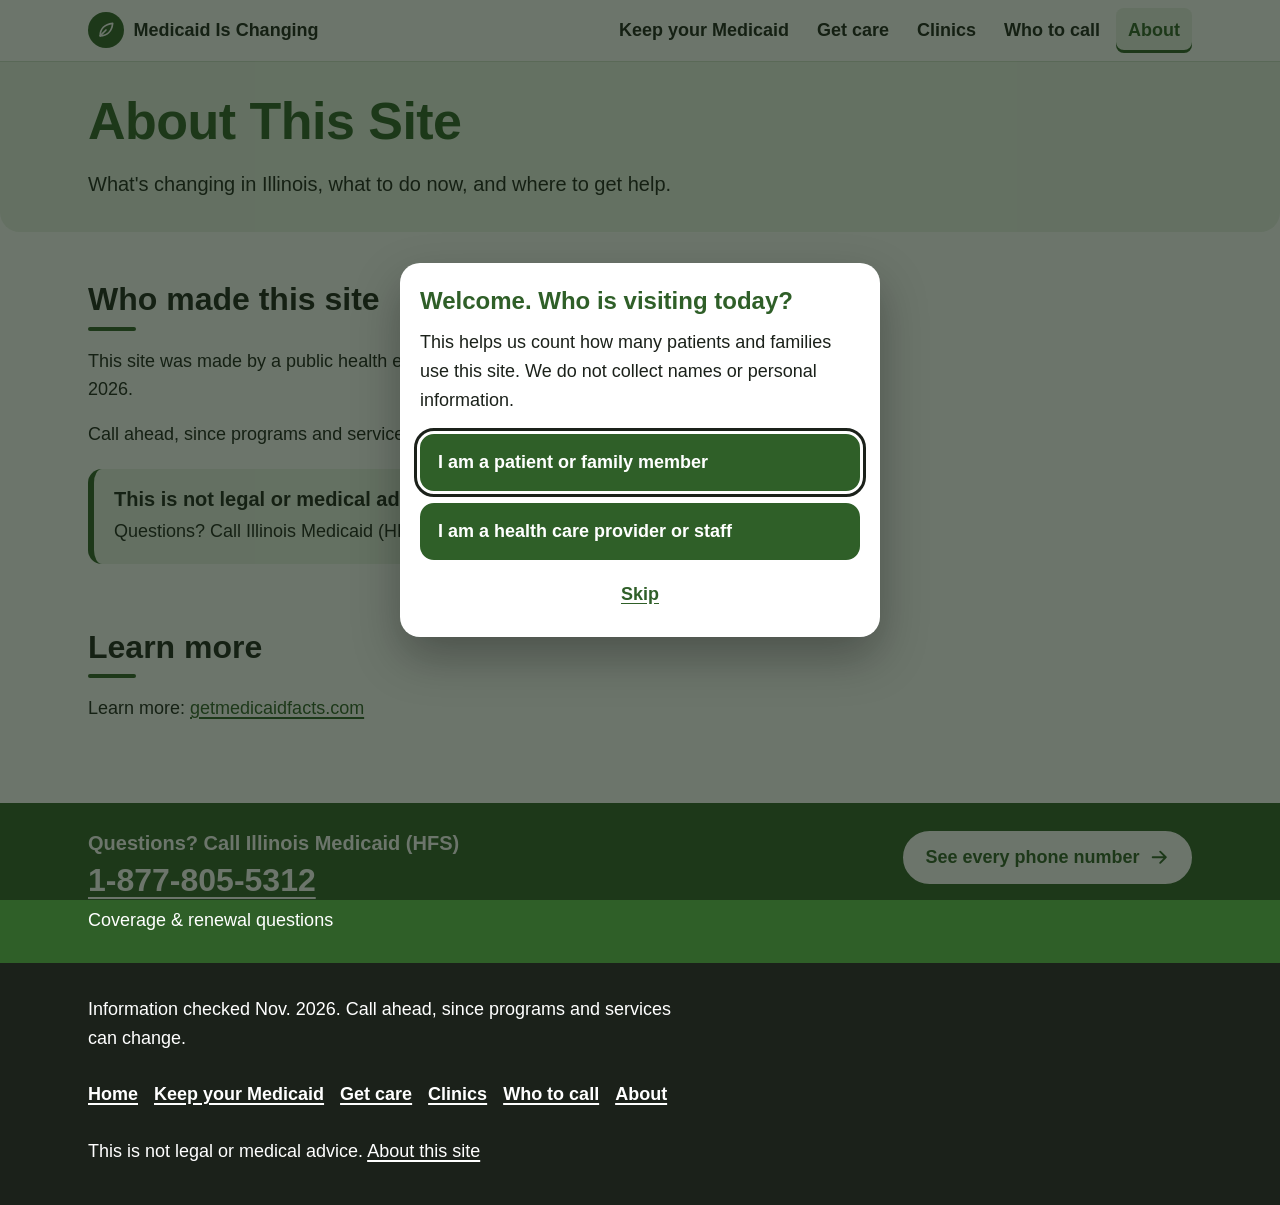
==== about.html @ 12ac2036 "Add site pages, base stylesheet, green theme, and nav script Six plain-HTML pages built from the fly" ====
<!doctype html>
<html lang="en" data-theme="green">
<head>
  <meta charset="utf-8">
  <meta name="viewport" content="width=device-width, initial-scale=1">
  <title>About | Medicaid Is Changing</title>
  <meta name="description" content="About this site: who made it and where to learn more about Medicaid changes in Illinois.">
  <link rel="stylesheet" href="assets/css/base.css">
  <link rel="stylesheet" href="assets/css/theme-green.css" id="theme-css">
</head>
<body>
  <a class="skip-link" href="#main">Skip to main content</a>
  <header class="site-header">
    <div class="container">
      <a class="brand" href="index.html"><span class="brand-mark"><svg class="icon" viewBox="0 0 24 24" aria-hidden="true" focusable="false"><path d="M5 19c0-8 5-14 15-15-1 10-7 15-15 15z"/><path d="M5 19l7-7"/></svg></span>Medicaid Is Changing</a>
      <button type="button" class="nav-toggle" aria-expanded="true" aria-controls="site-nav" hidden>Menu</button>
      <nav class="site-nav" id="site-nav" aria-label="Main">
        <ul>
        <li><a href="keep-your-medicaid.html">Keep your Medicaid</a></li>
        <li><a href="get-care.html">Get care</a></li>
        <li><a href="clinics.html">Clinics</a></li>
        <li><a href="who-to-call.html">Who to call</a></li>
        <li><a href="about.html" aria-current="page">About</a></li>
        </ul>
      </nav>
    </div>
  </header>
  <main id="main">
    <!-- Page title -->
    <div class="page-head">
      <div class="container">
        <h1>About This Site</h1>
        <p class="lead">What's changing in Illinois, what to do now, and where to get help.</p>
      </div>
    </div>

    <!-- Section: About -->
    <section class="section" id="about" aria-labelledby="about-title">
      <div class="container">
        <h2 id="about-title">Who made this site</h2>
        <div class="prose">
          <p>This site was made by a public health education project. Information checked Nov. 2026.</p>
          <p>Call ahead, since programs and services can change.</p>
        </div>
        <div class="callout">
          <h3>This is not legal or medical advice.</h3>
          <p>Questions? Call Illinois Medicaid (HFS): <a class="tel" href="tel:+18778055312">1-877-805-5312</a></p>
        </div>
      </div>
    </section>

    <!-- Section: Learn more -->
    <section class="section" id="learn-more" aria-labelledby="more-title">
      <div class="container">
        <h2 id="more-title">Learn more</h2>
        <p class="prose">Learn more: <a href="https://getmedicaidfacts.com">getmedicaidfacts.com</a></p>
      </div>
    </section>

    <!-- Section: Who to call strip -->
    <section class="phone-strip" id="call-hfs" aria-labelledby="call-hfs-title">
      <div class="container">
        <div>
          <h2 id="call-hfs-title">Questions? Call Illinois Medicaid (HFS)</h2>
          <p><a class="tel" href="tel:+18778055312">1-877-805-5312</a></p>
          <p>Coverage &amp; renewal questions</p>
        </div>
        <a class="btn" href="who-to-call.html">See every phone number<svg class="icon" viewBox="0 0 24 24" aria-hidden="true" focusable="false"><path d="M5 12h14M13 6l6 6-6 6"/></svg></a>
      </div>
    </section>
  </main>
  <footer class="site-footer">
    <div class="container">
      <p class="footer-note">Information checked Nov. 2026. Call ahead, since programs and services can change.</p>
      <ul class="footer-links" aria-label="Footer">
        <li><a href="index.html">Home</a></li>
        <li><a href="keep-your-medicaid.html">Keep your Medicaid</a></li>
        <li><a href="get-care.html">Get care</a></li>
        <li><a href="clinics.html">Clinics</a></li>
        <li><a href="who-to-call.html">Who to call</a></li>
        <li><a href="about.html">About</a></li>
      </ul>
      <p class="footer-note">This is not legal or medical advice. <a href="about.html">About this site</a></p>
    </div>
  </footer>
  <script src="config.js"></script>
  <script src="assets/js/site.js"></script>
  <script src="assets/js/visitor-count.js" defer></script>
</body>
</html>
---- assets/css/base.css ----
/* =========================================================================
   base.css — structure, layout, components, accessibility, print.
   Colors, fonts, radii, shadows and spacing come ONLY from custom properties
   defined on :root in a theme file (theme-green.css, theme-civic.css, ...).

   CLASS INVENTORY (copy existing markup to add more; no new CSS needed)
   Layout
     .skip-link        "Skip to main content", first focusable element
     .container        centered max-width wrapper with side gutters
     .site-header      top bar;  .brand  site name link;  .brand-mark  logo circle
     .nav-toggle       "Menu" disclosure button (aria-expanded, shown by site.js)
     .site-nav         list of page links; [aria-current="page"] marks current
     .site-footer      footer;  .footer-note  "Information checked" line
     .section          a self-contained content <section id="..."> with <h2>
     .section-alt      mint/alt background variant of .section
     .section-head     optional wrapper for h2 + .lead
     .page-head        inner-page title band (h1 + .lead)
     .lead             short plain-language intro sentence
     .prose            text block limited to ~70ch
     .jump-nav         "On this page" pill links to section ids
   Components
     .hero             home page title band;  .hero-sub  one-line subtitle
     .topic-grid       the big topic buttons;  .topic-btn  one button
                       .topic-icon / .topic-label / .topic-hint  its parts
     .card-grid        responsive grid of cards
     .card             rounded panel;  .card-link  whole card is a link
                       .card-title / .card-text  its parts;  .card-plain  no shadow
     .choice-grid      "do ONE of these" parallel cards;  .choice  one card
                       .choice-or  the "or" divider between choices
     .steps            <ol> with numbers in solid circles
     .checklist        <ul> with check icons (exemptions, "keep Medicaid if")
     .bullets          plain <ul> with primary-colored bullets
     .date-list        key dates;  .date  the date label
     .callout          highlighted note box;  .callout-strong  primary-filled
     .path             "Manage My Case" click-path breadcrumb
     .phone-strip      full-width band with the main phone number
     .phone-list       who-to-call list;  .phone-item  one entry
                       .phone-name / .phone-for / .phone-meta / .phone-num
     .tel              a tel: link styled as a big tappable number
     .clinic-list      list of clinic cards;  .clinic  one card
                       .clinic-name / .clinic-addr / .clinic-actions
     .btn              button-like link;  .btn-primary  filled;  .btn-ghost  outline
     .icon             inline SVG icon (always aria-hidden with a text label)
     .tag              small label chip
     .visually-hidden  hidden visually, read by screen readers
   Visitor prompt (markup injected by visitor-count.js)
     .vp  .vp-card  .vp-btn  .vp-skip
   ========================================================================= */

/* ---------- Reset / base ---------- */
*, *::before, *::after { box-sizing: border-box; }
html { font-size: 100%; -webkit-text-size-adjust: 100%; text-size-adjust: 100%; scroll-padding-top: 1rem; }
body {
  margin: 0;
  background: var(--color-bg);
  color: var(--color-text);
  font-family: var(--font-body);
  font-size: var(--text-base);
  line-height: 1.6;
  overflow-wrap: break-word;
}
[hidden] { display: none !important; }
img, svg { max-width: 100%; }
h1, h2, h3 {
  font-family: var(--font-display);
  font-weight: var(--weight-display, 700);
  line-height: 1.2;
  margin: 0 0 calc(var(--space-unit) * 2);
  color: var(--color-text);
}
h1 { font-size: var(--text-h1, 2.25rem); letter-spacing: -0.01em; }
h2 { font-size: var(--text-h2, 1.75rem); }
h3 { font-size: var(--text-h3, 1.25rem); }
p, ul, ol { margin: 0 0 calc(var(--space-unit) * 2); }
p:last-child, ul:last-child, ol:last-child { margin-bottom: 0; }
strong { font-weight: 700; }

a { color: var(--color-link); text-decoration-thickness: 2px; text-underline-offset: 0.18em; }
a:hover { text-decoration-thickness: 3px; }

/* Focus: 3px high-contrast ring with offset on every interactive element */
:focus { outline: none; }
:focus-visible {
  outline: 3px solid var(--color-focus);
  outline-offset: 3px;
  border-radius: 4px;
}
/* On primary-colored areas the ring flips to the inverse color */
.phone-strip, .callout-strong, .site-footer { --color-focus: var(--color-focus-inverse, #fff); }

.visually-hidden {
  position: absolute !important; width: 1px; height: 1px; padding: 0; margin: -1px;
  overflow: hidden; clip: rect(0 0 0 0); white-space: nowrap; border: 0;
}

.skip-link {
  position: absolute; left: 0.75rem; top: -10rem; z-index: 1000;
  background: var(--color-primary); color: var(--color-primary-contrast);
  padding: 0.75rem 1.25rem; border-radius: var(--radius-sm);
  font-weight: 700; text-decoration: none; min-height: 44px;
}
.skip-link:focus { top: 0.75rem; outline: 3px solid var(--color-focus); outline-offset: 3px; }

.icon { width: 1.25em; height: 1.25em; flex: none; vertical-align: -0.2em; fill: none; stroke: currentColor; stroke-width: 2; stroke-linecap: round; stroke-linejoin: round; }

/* ---------- Layout ---------- */
.container { width: 100%; max-width: 72rem; margin: 0 auto; padding: 0 1rem; }
@media (min-width: 600px) { .container { padding: 0 1.5rem; } }
.prose, .lead { max-width: 70ch; }
.lead { font-size: var(--text-lg, 1.25rem); color: var(--color-text); }

/* ---------- Header + nav ---------- */
.site-header { background: var(--color-surface); border-bottom: 1px solid var(--color-border); position: relative; z-index: 10; }
.site-header .container { display: flex; flex-wrap: wrap; align-items: center; justify-content: space-between; gap: 0.5rem 1rem; padding-top: 0.5rem; padding-bottom: 0.5rem; }
.brand {
  display: inline-flex; align-items: center; gap: 0.6rem; min-height: 44px;
  font-family: var(--font-display); font-weight: 700; font-size: 1.125rem;
  color: var(--color-text); text-decoration: none;
}
.brand-mark {
  display: inline-grid; place-items: center; width: 2.25rem; height: 2.25rem; border-radius: 50%;
  background: var(--color-primary); color: var(--color-primary-contrast); flex: none;
}
.brand-mark .icon { width: 1.25rem; height: 1.25rem; }
.nav-toggle {
  display: inline-flex; align-items: center; gap: 0.5rem; min-height: 44px; min-width: 44px;
  padding: 0.5rem 1rem; font: inherit; font-weight: 700; font-size: 1.0625rem;
  color: var(--color-primary); background: var(--color-surface);
  border: 2px solid var(--color-primary); border-radius: var(--radius-pill, 999px); cursor: pointer;
}
.nav-toggle[aria-expanded="true"] { background: var(--color-primary); color: var(--color-primary-contrast); }
.site-nav { width: 100%; }
.site-nav ul { list-style: none; margin: 0; padding: 0.25rem 0 0.5rem; display: flex; flex-direction: column; gap: 0.25rem; }
.site-nav a {
  display: flex; align-items: center; min-height: 48px; padding: 0.5rem 0.875rem;
  border-radius: var(--radius-sm); font-weight: 600; color: var(--color-text); text-decoration: none;
}
.site-nav a:hover { background: var(--color-surface-alt); }
.site-nav a[aria-current="page"] { background: var(--color-surface-alt); color: var(--color-primary); box-shadow: inset 4px 0 0 var(--color-primary); }
.js .site-nav.is-collapsed { display: none; }

@media (min-width: 900px) {
  .site-header .container { flex-wrap: nowrap; }
  .nav-toggle { display: none !important; }
  .js .site-nav.is-collapsed, .site-nav { display: block; width: auto; }
  .site-nav ul { flex-direction: row; padding: 0; gap: 0.25rem; }
  .site-nav a { min-height: 44px; padding: 0.5rem 0.75rem; }
  .site-nav a[aria-current="page"] { box-shadow: inset 0 -3px 0 var(--color-primary); }
}

/* ---------- Hero (home) ---------- */
.hero { padding: 2rem 0 2.25rem; }
.hero-sub { font-size: var(--text-lg, 1.25rem); max-width: 34ch; margin-bottom: 0.75rem; }
.hero-note { color: var(--color-text-muted); max-width: 46ch; }
.topic-grid { list-style: none; padding: 0; margin: 1.5rem 0 0; display: grid; gap: 0.875rem; }
.topic-btn {
  display: flex; align-items: center; gap: 1rem; min-height: 4.5rem;
  padding: 1rem 1.125rem; border-radius: var(--radius-md);
  color: var(--color-text); text-decoration: none;
  transition: box-shadow 0.15s ease, border-color 0.15s ease, transform 0.15s ease;
}
.topic-btn:hover { box-shadow: var(--shadow-card-hover, var(--shadow-card)); transform: translateY(-1px); }
.topic-icon { display: inline-grid; place-items: center; width: 3rem; height: 3rem; flex: none; }
.topic-icon .icon { width: 1.5rem; height: 1.5rem; }
.topic-text { display: flex; flex-direction: column; flex: 1; }
.topic-label { font-family: var(--font-display); font-weight: 700; font-size: 1.3125rem; line-height: 1.25; color: var(--color-primary); }
.topic-hint { font-size: var(--text-sm, 1.0625rem); color: var(--color-text-muted); line-height: 1.4; margin-top: 0.15rem; }
.topic-btn > .icon { color: var(--color-primary); width: 1.5rem; height: 1.5rem; }

/* ---------- Inner page head ---------- */
.page-head { padding: 1.75rem 0 2rem; }
.page-head .lead { margin-bottom: 0; }
.jump-nav { margin-top: 1.25rem; }
.jump-nav h2 { font-size: var(--text-sm, 1.0625rem); font-weight: 700; margin: 0 0 0.5rem; color: var(--color-text); }
.jump-nav ul { list-style: none; margin: 0; padding: 0; display: flex; flex-wrap: wrap; gap: 0.5rem; }
.jump-nav a {
  display: inline-flex; align-items: center; min-height: 44px; padding: 0.4rem 1rem;
  border-radius: var(--radius-pill, 999px); background: var(--color-surface);
  border: 2px solid var(--color-border-strong, var(--color-primary));
  color: var(--color-primary); font-weight: 600; text-decoration: none; font-size: var(--text-sm, 1.0625rem);
}
.jump-nav a:hover { border-color: var(--color-primary); background: var(--color-surface-alt); }

/* ---------- Sections ---------- */
.section { padding: 2.25rem 0; }
.section + .section { padding-top: 0.75rem; }
.section-alt { background: var(--color-surface-alt); padding: 2.25rem 0; margin: 1.5rem 0; }
.section + .section-alt, .section-alt + .section { padding-top: 2.25rem; }
.section .container > h3 { margin-top: 1.5rem; }
.section-head { margin-bottom: 1.25rem; }
.section-head .lead { margin-top: 0.25rem; }
@media (min-width: 900px) { .section, .section-alt { padding: 3rem 0; } .section + .section { padding-top: 1rem; } }

/* ---------- Cards ---------- */
.card-grid { list-style: none; padding: 0; margin: 0; display: grid; gap: 1rem; }
@media (min-width: 600px) { .card-grid { grid-template-columns: repeat(2, 1fr); } }
.card {
  background: var(--color-surface); border: 1px solid var(--color-border);
  border-radius: var(--radius-md); box-shadow: var(--shadow-card); padding: 1.25rem;
}
.card-plain { box-shadow: none; }
.card-title { font-size: var(--text-h3, 1.25rem); margin: 0 0 0.375rem; }
.card-text { color: var(--color-text-muted); margin: 0; }
.card-link {
  display: flex; gap: 1rem; align-items: flex-start; height: 100%; min-height: 44px;
  color: inherit; text-decoration: none;
  transition: box-shadow 0.15s ease, border-color 0.15s ease;
}
.card-link .card-title { color: var(--color-primary); text-decoration: underline; text-decoration-thickness: 2px; text-underline-offset: 0.18em; }
.card-link:hover { border-color: var(--color-primary); box-shadow: var(--shadow-card-hover, var(--shadow-card)); }
.card-link .card-icon {
  display: inline-grid; place-items: center; width: 2.75rem; height: 2.75rem; flex: none;
  border-radius: var(--radius-sm); background: var(--color-surface-alt); color: var(--color-primary);
}

/* "Do ONE of these" parallel cards */
.choice-grid { list-style: none; padding: 0; margin: 0 0 1.25rem; display: grid; gap: 0.75rem; }
@media (min-width: 760px) { .choice-grid { grid-template-columns: repeat(3, 1fr); gap: 1rem; } }
.choice { display: flex; flex-direction: column; gap: 0.5rem; }
.choice-big { font-family: var(--font-display); font-weight: 700; font-size: 1.5rem; line-height: 1.2; color: var(--color-primary); margin: 0; }
.choice .card-text { color: var(--color-text); }
.choice-label {
  align-self: flex-start; font-size: var(--text-sm, 1.0625rem); font-weight: 700;
  color: var(--color-primary); background: var(--color-surface-alt);
  padding: 0.125rem 0.75rem; border-radius: var(--radius-pill, 999px);
}

/* ---------- Lists ---------- */
.steps { list-style: none; counter-reset: step; padding: 0; margin: 0; display: grid; gap: 1.25rem; max-width: 70ch; }
.steps > li { counter-increment: step; position: relative; padding-left: calc(var(--step-size, 2.75rem) + 1rem); min-height: var(--step-size, 2.75rem); }
.steps > li::before {
  content: counter(step);
  position: absolute; left: 0; top: 0;
  display: grid; place-items: center;
  width: var(--step-size, 2.75rem); height: var(--step-size, 2.75rem); border-radius: 50%;
  background: var(--color-primary); color: var(--color-primary-contrast);
  font-family: var(--font-display); font-weight: 700; font-size: 1.375rem; line-height: 1;
}
.steps h3, .steps .step-title { display: block; font-size: var(--text-h3, 1.25rem); font-weight: 700; margin: 0.4rem 0 0.25rem; }
.steps p { margin: 0; }

.checklist { list-style: none; padding: 0; margin: 0; display: grid; gap: 0.5rem; max-width: 70ch; }
.checklist > li {
  position: relative; padding: 0.75rem 1rem 0.75rem 3.25rem;
  background: var(--color-surface); border: 1px solid var(--color-border); border-radius: var(--radius-sm);
}
.checklist > li::before {
  content: ""; position: absolute; left: 0.875rem; top: 0.85rem;
  width: 1.5rem; height: 1.5rem; border-radius: 50%; background: var(--color-primary);
}
.checklist > li::after {
  content: ""; position: absolute; left: 1.33rem; top: 1.18rem;
  width: 0.4rem; height: 0.7rem; border: solid var(--color-primary-contrast); border-width: 0 3px 3px 0; transform: rotate(45deg);
}
@media (min-width: 900px) { .checklist.two-col { grid-template-columns: 1fr 1fr; max-width: none; } }

.bullets { padding-left: 1.25rem; max-width: 70ch; }
.bullets > li { margin-bottom: 0.625rem; padding-left: 0.25rem; }
.bullets > li::marker { color: var(--color-primary); font-size: 1.1em; }

.date-list { list-style: none; padding: 0; margin: 0; display: grid; gap: 0.75rem; }
@media (min-width: 760px) { .date-list { grid-template-columns: repeat(3, 1fr); gap: 1rem; } }
.date-list > li { display: flex; flex-direction: column; gap: 0.375rem; }
.date {
  align-self: flex-start; font-family: var(--font-display); font-weight: 700; font-size: 1.25rem;
  color: var(--color-primary-contrast); background: var(--color-primary);
  padding: 0.2rem 0.85rem; border-radius: var(--radius-pill, 999px);
}

/* ---------- Callouts ---------- */
.callout {
  background: var(--color-surface-alt); border-radius: var(--radius-md);
  padding: 1.125rem 1.25rem; max-width: 70ch; margin: 1.25rem 0 0;
  border-left: 6px solid var(--color-primary);
}
.callout > :first-child { margin-top: 0; }
.callout h3 { margin-top: 0; margin-bottom: 0.375rem; }
.callout-strong { background: var(--color-primary); color: var(--color-primary-contrast); border-left-color: var(--color-accent); }
.callout-strong h2, .callout-strong h3, .callout-strong a { color: var(--color-primary-contrast); }

.path { list-style: none; padding: 0; margin: 0.75rem 0 0; display: flex; flex-wrap: wrap; align-items: center; gap: 0.375rem; }
.path li { display: inline-flex; align-items: center; gap: 0.375rem; }
.path li span {
  background: var(--color-surface); border: 1px solid var(--color-border-strong, var(--color-border));
  border-radius: var(--radius-sm); padding: 0.125rem 0.625rem; font-weight: 600;
}
.path li + li::before { content: "\2192"; color: var(--color-primary); font-weight: 700; }

.tag {
  display: inline-block; font-size: var(--text-sm, 1.0625rem); font-weight: 700; line-height: 1.3;
  padding: 0.125rem 0.625rem; border-radius: var(--radius-pill, 999px);
  background: var(--color-surface-alt); color: var(--color-primary);
}
.eyebrow { display: block; font-size: var(--text-sm, 1.0625rem); font-weight: 700; color: var(--color-primary); margin-bottom: 0.25rem; }

/* ---------- Buttons + tel links ---------- */
.btn {
  display: inline-flex; align-items: center; justify-content: center; gap: 0.5rem;
  min-height: 48px; padding: 0.625rem 1.25rem; border-radius: var(--radius-pill, 999px);
  font: inherit; font-weight: 700; text-decoration: none; cursor: pointer;
  border: 2px solid var(--color-primary);
}
.btn-primary { background: var(--color-primary); color: var(--color-primary-contrast); }
.btn-primary:hover { background: var(--color-accent); border-color: var(--color-accent); color: var(--color-accent-contrast); }
.btn-ghost { background: var(--color-surface); color: var(--color-primary); }
.btn-ghost:hover { background: var(--color-surface-alt); }

/* Inline tel links keep the line box but get a ~44px tall hit area via padding */
.tel { display: inline; padding: 0.6em 0; font-weight: 700; white-space: nowrap; }

/* ---------- Phone strip (who to call band) ---------- */
.phone-strip { background: var(--color-primary); color: var(--color-primary-contrast); padding: 1.75rem 0; margin-top: 2rem; }
.phone-strip .container { display: flex; flex-direction: column; gap: 1rem; }
.phone-strip h2 { color: var(--color-primary-contrast); font-size: var(--text-h3, 1.25rem); margin: 0; }
.phone-strip p { margin: 0; }
.phone-strip a { color: var(--color-primary-contrast); }
.phone-strip .tel { font-size: clamp(1.5rem, 1.2rem + 1.5vw, 2rem); }
.phone-strip .strip-more { font-weight: 600; }
.phone-strip .btn { border-color: var(--color-primary-contrast); background: var(--color-primary-contrast); color: var(--color-primary); align-self: flex-start; }
.phone-strip .btn:hover { background: var(--color-surface-alt); }
@media (min-width: 900px) { .phone-strip .container { flex-direction: row; align-items: center; justify-content: space-between; } }

/* ---------- Who to call list ---------- */
.phone-list { list-style: none; padding: 0; margin: 0; display: grid; gap: 0.75rem; }
@media (min-width: 760px) { .phone-list { grid-template-columns: repeat(2, 1fr); gap: 1rem; } }
.phone-item { display: flex; flex-direction: column; gap: 0.25rem; }
.phone-name { font-size: var(--text-h3, 1.25rem); margin: 0; }
.phone-for { margin: 0; }
.phone-meta { margin: 0; color: var(--color-text-muted); font-size: var(--text-sm, 1.0625rem); }
.phone-num { margin: 0.25rem 0 0; display: flex; flex-wrap: wrap; gap: 0 1.25rem; }
.phone-num .tel { font-size: 1.375rem; }
.phone-num .tel-tty { font-size: var(--text-base); }
.compact-list { list-style: none; padding: 0; margin: 0; border-top: 1px solid var(--color-border); max-width: 52rem; }
.compact-list li { display: flex; flex-wrap: wrap; justify-content: space-between; align-items: center; gap: 0 1rem; padding: 0.375rem 0; border-bottom: 1px solid var(--color-border); }

/* ---------- Clinics ---------- */
.clinic-list { list-style: none; padding: 0; margin: 0; display: grid; gap: 1rem; }
@media (min-width: 760px) { .clinic-list { grid-template-columns: repeat(2, 1fr); } }
@media (min-width: 1100px) { .clinic-list { grid-template-columns: repeat(3, 1fr); } }
.clinic { display: flex; flex-direction: column; gap: 0.5rem; }
.clinic-name { font-size: var(--text-h3, 1.25rem); margin: 0; }
.clinic-addr { margin: 0; font-style: normal; }
.clinic-note { margin: 0; color: var(--color-text-muted); font-size: var(--text-sm, 1.0625rem); }
.clinic-actions { display: grid; grid-template-columns: 1fr; gap: 0.5rem; margin-top: auto; padding-top: 0.75rem; }
.clinic-actions .btn { min-height: 44px; padding: 0.4rem 1rem; }
.group-meta { display: grid; gap: 0.5rem; margin-bottom: 1.25rem; max-width: 70ch; }
.group-meta p { margin: 0; }

/* ---------- Footer ---------- */
.site-footer { background: var(--color-text); color: var(--color-bg); padding: 2rem 0 2.5rem; margin-top: 0; }
.site-footer a { color: var(--color-bg); }
.site-footer .container { display: grid; gap: 1.25rem; }
.footer-note { max-width: 60ch; margin: 0; }
.footer-links { list-style: none; padding: 0; margin: 0; display: flex; flex-wrap: wrap; gap: 0 1rem; }
.footer-links a { display: inline-flex; align-items: center; min-height: 44px; font-weight: 600; }
.phone-strip + .site-footer { margin-top: 0; }

/* ---------- Visitor prompt (DOM from visitor-count.js) ---------- */
.vp {
  position: fixed; inset: 0; z-index: 2000; display: flex; align-items: flex-end; justify-content: center;
  padding: 1rem; background: var(--color-overlay, rgba(0, 0, 0, 0.6)); overflow-y: auto;
}
@media (min-width: 600px) { .vp { align-items: center; } }
.vp-card {
  width: 100%; max-width: 30rem; background: var(--color-surface); color: var(--color-text);
  border-radius: var(--radius-lg); padding: 1.5rem 1.25rem 1.25rem; box-shadow: 0 20px 48px rgba(0, 0, 0, 0.3);
  display: flex; flex-direction: column; gap: 0.75rem;
}
.vp-card h2 { font-size: 1.5rem; margin: 0; color: var(--color-primary); }
.vp-card p { margin: 0 0 0.5rem; }
.vp-btn {
  display: block; width: 100%; min-height: 52px; padding: 0.75rem 1rem; text-align: left;
  font: inherit; font-weight: 700; cursor: pointer;
  background: var(--color-primary); color: var(--color-primary-contrast);
  border: 2px solid var(--color-primary); border-radius: var(--radius-md);
}
.vp-btn:hover { background: var(--color-accent); border-color: var(--color-accent); color: var(--color-accent-contrast); }
.vp-skip {
  align-self: center; min-height: 44px; min-width: 44px; padding: 0.5rem 1.25rem;
  font: inherit; font-weight: 600; cursor: pointer; background: transparent;
  color: var(--color-link); border: 0; text-decoration: underline; text-underline-offset: 0.18em;
}
.vp :focus-visible { outline: 3px solid var(--color-focus); outline-offset: 3px; }

/* ---------- Motion ---------- */
@media (prefers-reduced-motion: reduce) {
  *, *::before, *::after { animation: none !important; transition: none !important; scroll-behavior: auto !important; }
  .topic-btn:hover { transform: none; }
}

/* ---------- Print ---------- */
@media print {
  .skip-link, .nav-toggle, .site-nav, .jump-nav, .vp, .clinic-actions .map-link, .topic-btn > .icon { display: none !important; }
  body { font-size: 12pt; line-height: 1.45; background: #fff; color: #000; }
  .hero, .page-head, .section-alt, .phone-strip, .site-footer, .callout, .callout-strong { background: #fff !important; color: #000 !important; box-shadow: none !important; }
  .phone-strip *, .site-footer *, .callout-strong * { color: #000 !important; }
  .card, .topic-btn, .checklist > li { box-shadow: none !important; border: 1px solid #999 !important; break-inside: avoid; }
  .steps > li::before, .date, .checklist > li::before { -webkit-print-color-adjust: exact; print-color-adjust: exact; }
  a { color: #000 !important; }
  a[href^="http"]::after { content: " (" attr(href) ")"; font-weight: normal; font-size: 0.9em; word-break: break-all; }
  a[href^="tel:"]::after { content: ""; }
  .section, .section-alt { padding: 0.75rem 0; margin: 0; }
  h2, h3 { break-after: avoid; }
}

/* ---------- Small additions ---------- */
.card-link .card-title, .card-link .card-text { display: block; }
.tel-big .tel { font-size: clamp(1.5rem, 1.2rem + 1.5vw, 2rem); }
.clinic-addr + .clinic-note { margin-top: -0.125rem; }
.phone-name a { display: inline-flex; align-items: center; min-height: 44px; }
.card-title { font-family: var(--font-display); font-weight: 700; line-height: 1.3; }
---- assets/css/theme-green.css ----
/* =========================================================================
   Theme A: Forest Green (matches the printed flyer)
   Tokens only, plus layout rules scoped to html[data-theme="green"].
   Contrast (WCAG 2.1, computed):
     text #1b211a on bg #ffffff ........ 16.4:1
     text #1b211a on mint #eaf3e7 ...... 14.4:1
     muted #4a5647 on #ffffff .......... 7.7:1
     muted #4a5647 on mint #eaf3e7 ..... 6.8:1
     primary #2f5f28 on #ffffff ........ 7.5:1 (links, headings, buttons)
     primary #2f5f28 on mint #eaf3e7 ... 6.6:1
     #ffffff on primary #2f5f28 ........ 7.5:1 (buttons, step circles, strip)
     #ffffff on accent #1f4019 ......... 11.6:1 (hover state)
     mint #eaf3e7 on primary #2f5f28 ... 6.6:1 (secondary text in strip)
     focus #1b211a on #ffffff .......... 16.4:1 (14.4:1 on mint); focus-inverse #ffffff on primary 7.5:1
     border-strong #5f7a59 on #ffffff .. 4.8:1 (UI component edges)
     footer: #ffffff on #1b211a ......... 16.4:1
   ========================================================================= */
:root {
  --color-bg: #ffffff;
  --color-surface: #ffffff;
  --color-surface-alt: #eaf3e7;
  --color-text: #1b211a;
  --color-text-muted: #4a5647;
  --color-primary: #2f5f28;
  --color-primary-contrast: #ffffff;
  --color-accent: #1f4019;
  --color-accent-contrast: #ffffff;
  --color-border: #cfdfca;
  --color-border-strong: #5f7a59;
  --color-focus: #1b211a;
  --color-focus-inverse: #ffffff;
  --color-link: #2f5f28;
  --color-overlay: rgba(19, 33, 17, 0.62);

  --font-body: "Segoe UI", Roboto, "Helvetica Neue", Arial, "Noto Sans", "Liberation Sans", sans-serif;
  --font-display: "Segoe UI", Roboto, "Helvetica Neue", Arial, "Noto Sans", "Liberation Sans", sans-serif;
  --text-base: 1.125rem;          /* 18px on mobile */
  --text-sm: 1.0625rem;           /* 17px: smallest text on the site */
  --text-lg: 1.25rem;
  --text-h1: clamp(2.125rem, 1.6rem + 2.4vw, 3.25rem);
  --text-h2: clamp(1.5rem, 1.25rem + 1.1vw, 2rem);
  --text-h3: 1.25rem;
  --weight-display: 700;

  --radius-sm: 8px;
  --radius-md: 14px;
  --radius-lg: 20px;
  --radius-pill: 999px;
  --shadow-card: 0 1px 2px rgba(27, 33, 26, 0.06), 0 4px 14px rgba(27, 33, 26, 0.07);
  --shadow-card-hover: 0 2px 4px rgba(27, 33, 26, 0.08), 0 10px 24px rgba(27, 33, 26, 0.12);
  --space-unit: 0.5rem;
  --step-size: 2.75rem;
}

/* ---------- Direction A layout: mint hero band with a split on desktop ---------- */
html[data-theme="green"] .hero {
  background: var(--color-surface-alt);
  border-bottom-left-radius: var(--radius-lg);
  border-bottom-right-radius: var(--radius-lg);
}
html[data-theme="green"] .hero h1 { color: var(--color-primary); }

/* Topic buttons: white rounded cards on the mint band, green circle icon */
html[data-theme="green"] .topic-btn {
  background: var(--color-surface);
  border: 2px solid transparent;
  box-shadow: var(--shadow-card);
}
html[data-theme="green"] .topic-btn:hover { border-color: var(--color-primary); }
html[data-theme="green"] .topic-btn .topic-icon {
  background: var(--color-primary);
  color: var(--color-primary-contrast);
  border-radius: 50%;
}

/* Page header band on inner pages echoes the flyer's mint panel */
html[data-theme="green"] .page-head {
  background: var(--color-surface-alt);
  border-bottom-left-radius: var(--radius-lg);
  border-bottom-right-radius: var(--radius-lg);
}
html[data-theme="green"] .page-head h1 { color: var(--color-primary); }

/* Section headings get a short green rule, like the flyer's headers */
html[data-theme="green"] .section > .container > h2::after,
html[data-theme="green"] .section > .container > .section-head > h2::after,
html[data-theme="green"] .section-alt > .container > h2::after,
html[data-theme="green"] .section-alt > .container > .section-head > h2::after {
  content: "";
  display: block;
  width: 3rem;
  height: 4px;
  margin-top: 0.5rem;
  border-radius: 2px;
  background: var(--color-primary);
}

@media (min-width: 900px) {
  html[data-theme="green"] .hero .container {
    display: grid;
    grid-template-columns: 1.05fr 1fr;
    gap: 3rem;
    align-items: center;
  }
  html[data-theme="green"] .hero .topic-grid { grid-template-columns: 1fr; margin-top: 0; }
  html[data-theme="green"] .card-grid { grid-template-columns: repeat(3, 1fr); }
}
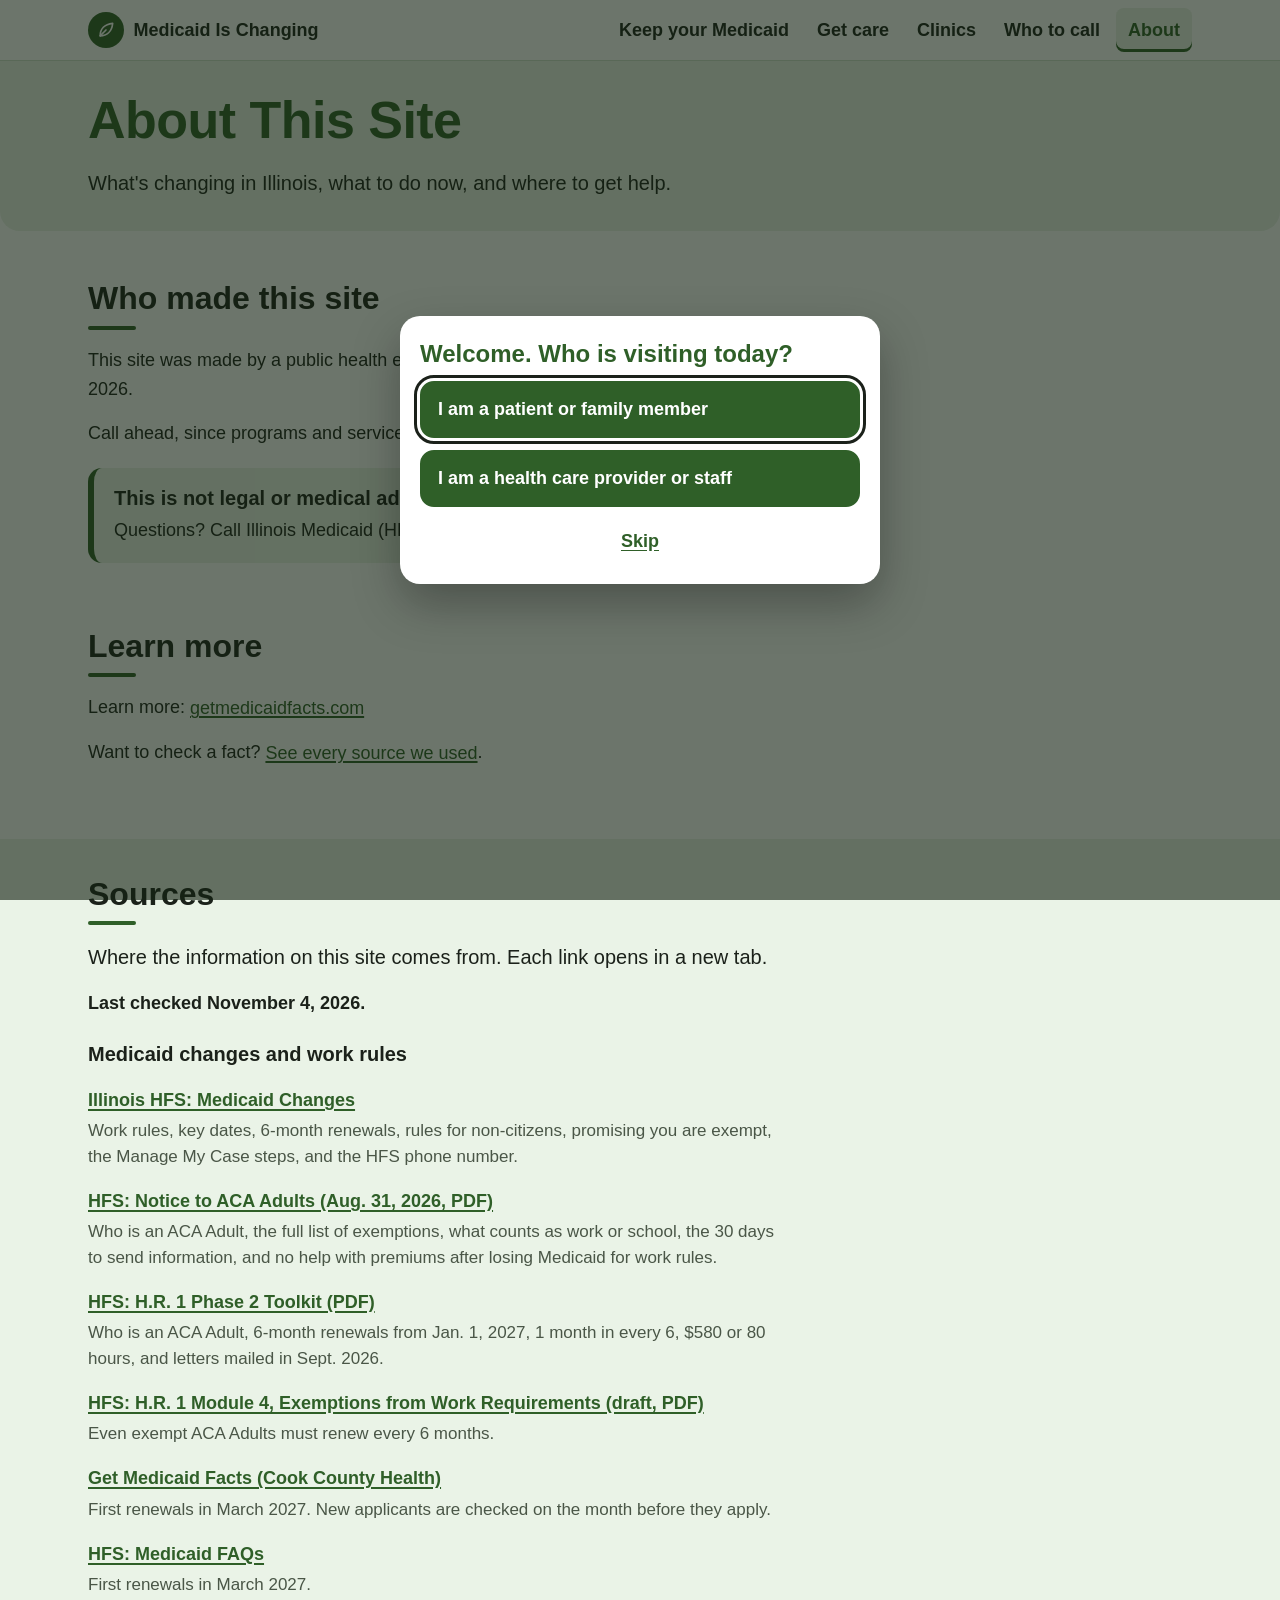
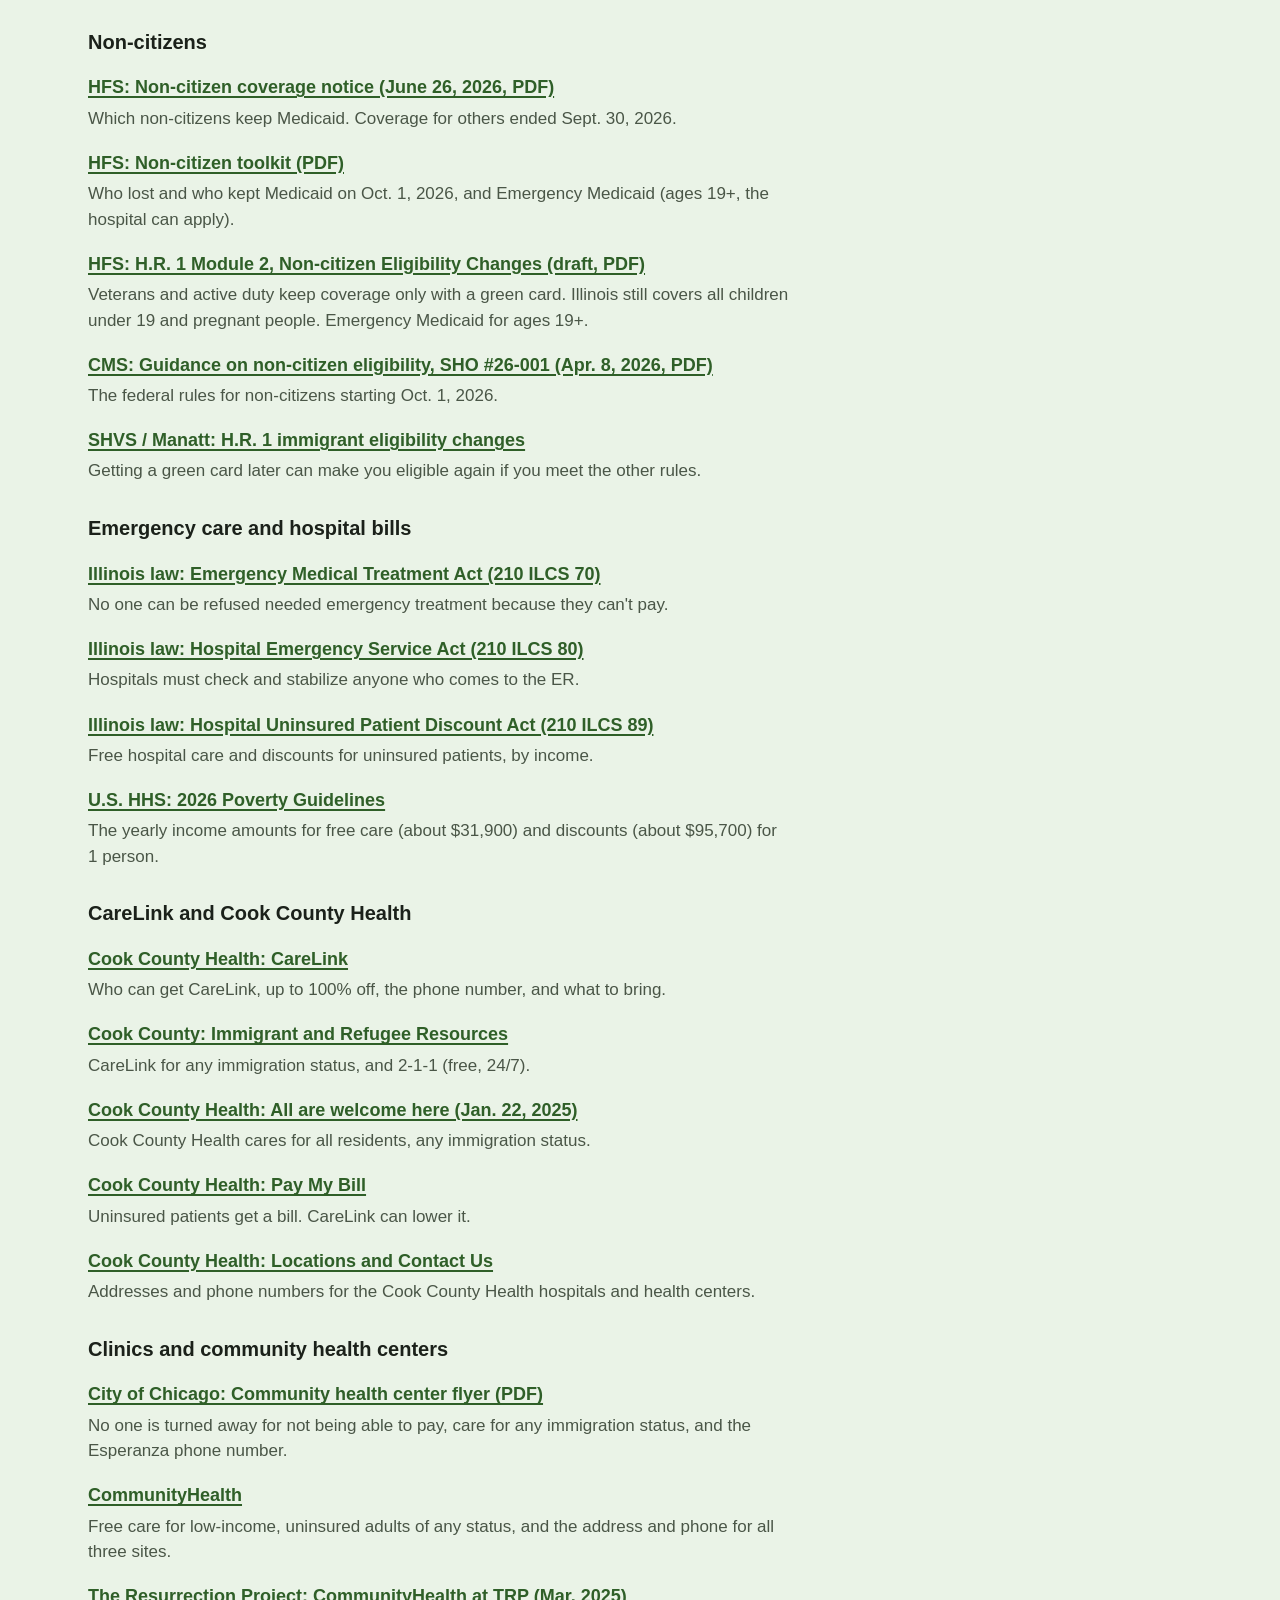
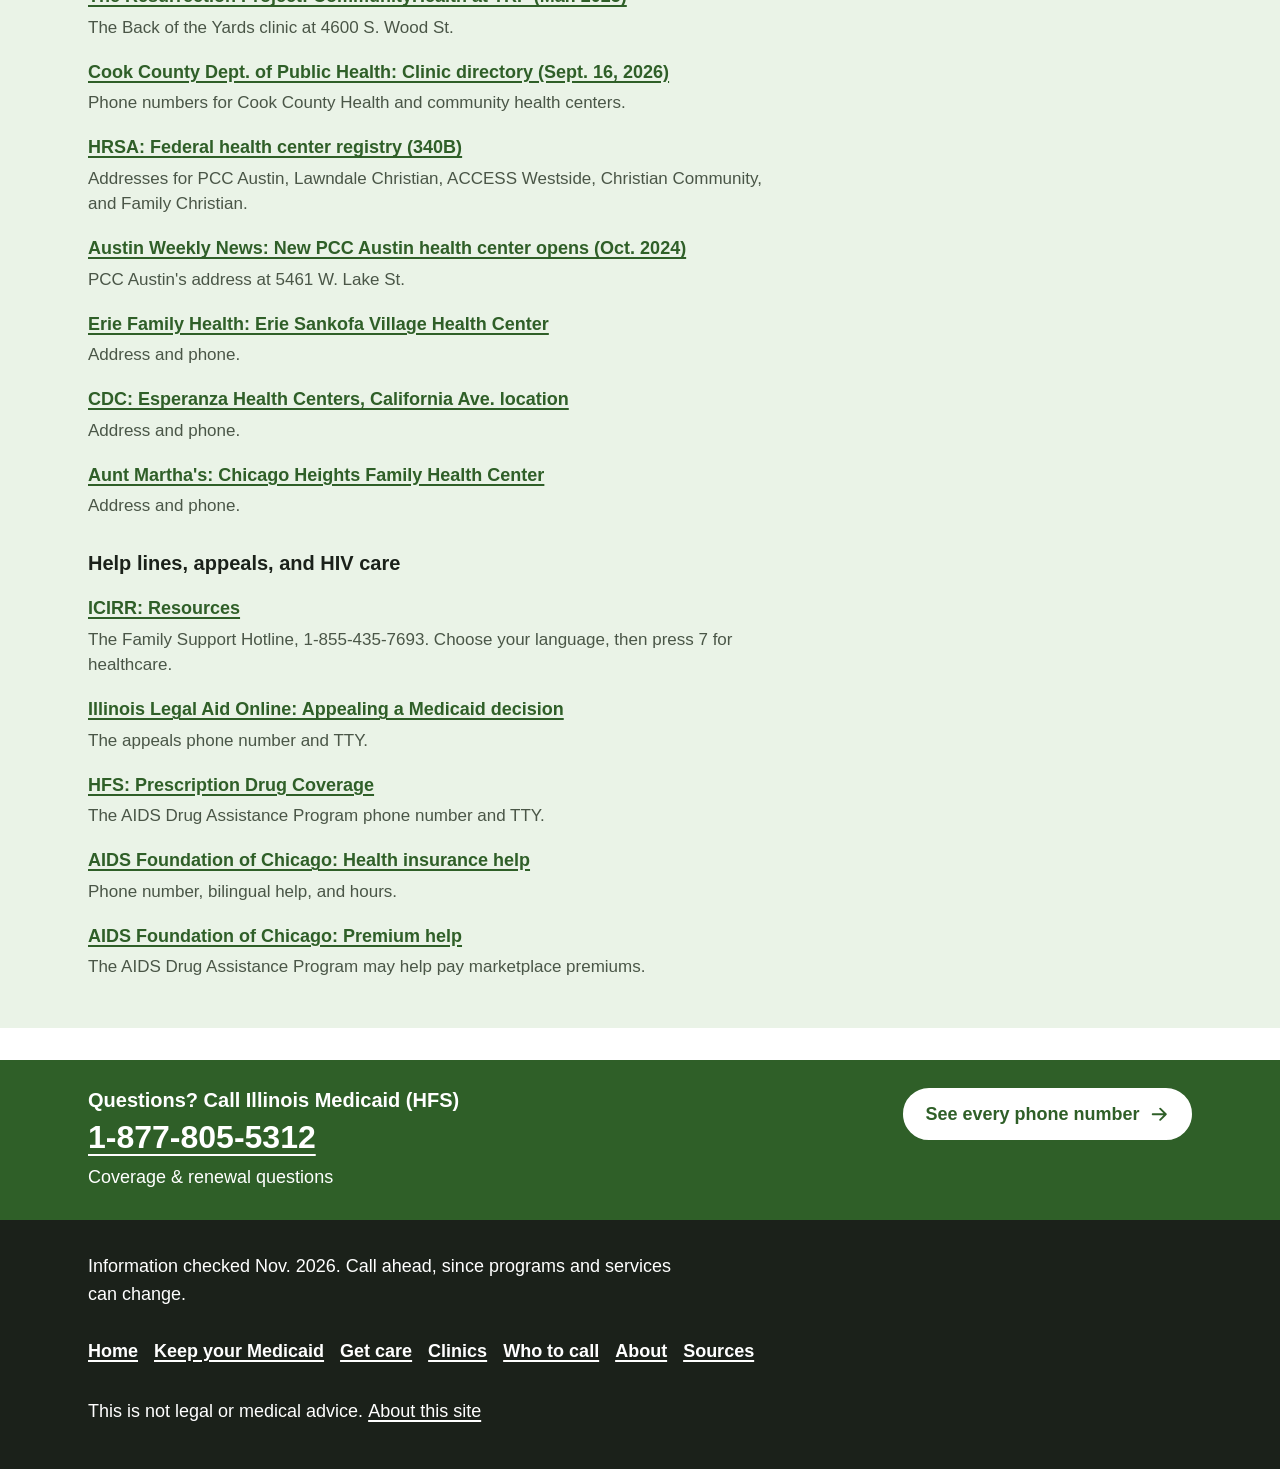
==== commit 5cff56ba: "Add source citations, strip visitor prompt blurb, add local server config - Every page: a short "Sou" ====
--- a/about.html
+++ b/about.html
@@ -4,7 +4,7 @@
   <meta charset="utf-8">
   <meta name="viewport" content="width=device-width, initial-scale=1">
   <title>About | Medicaid Is Changing</title>
-  <meta name="description" content="About this site: who made it and where to learn more about Medicaid changes in Illinois.">
+  <meta name="description" content="About this site: who made it, where to learn more, and the sources for the information about Medicaid changes in Illinois.">
   <link rel="stylesheet" href="assets/css/base.css">
   <link rel="stylesheet" href="assets/css/theme-green.css" id="theme-css">
 </head>
@@ -54,6 +54,70 @@
       <div class="container">
         <h2 id="more-title">Learn more</h2>
         <p class="prose">Learn more: <a href="https://getmedicaidfacts.com">getmedicaidfacts.com</a></p>
+        <p class="prose">Want to check a fact? <a href="#sources">See every source we used</a>.</p>
+      </div>
+    </section>
+
+    <!-- Section: Sources (every source used on this site, grouped by topic) -->
+    <section class="section-alt" id="sources" aria-labelledby="sources-title">
+      <div class="container">
+        <div class="section-head">
+          <h2 id="sources-title">Sources</h2>
+          <p class="lead">Where the information on this site comes from. Each link opens in a new tab.</p>
+          <p><strong>Last checked November 4, 2026.</strong></p>
+        </div>
+        <h3 id="sources-medicaid">Medicaid changes and work rules</h3>
+        <ul class="source-list">
+          <li><a href="https://hfs.illinois.gov/medicalclients/medicaidguide/changes.html" target="_blank" rel="noopener">Illinois HFS: Medicaid Changes</a><span class="source-for">Work rules, key dates, 6-month renewals, rules for non-citizens, promising you are exempt, the Manage My Case steps, and the HFS phone number.</span></li>
+          <li><a href="https://hfs.illinois.gov/content/dam/soi/en/web/hfs/medicalclients/medicaidguide/ACAAdultCustomerNotice083126ToPrint.pdf" target="_blank" rel="noopener">HFS: Notice to ACA Adults (Aug. 31, 2026, PDF)</a><span class="source-for">Who is an ACA Adult, the full list of exemptions, what counts as work or school, the 30 days to send information, and no help with premiums after losing Medicaid for work rules.</span></li>
+          <li><a href="https://hfs.illinois.gov/content/dam/soi/en/web/hfs/info/fedresctr/englishhr1phase2toolkit.pdf" target="_blank" rel="noopener">HFS: H.R. 1 Phase 2 Toolkit (PDF)</a><span class="source-for">Who is an ACA Adult, 6-month renewals from Jan. 1, 2027, 1 month in every 6, $580 or 80 hours, and letters mailed in Sept. 2026.</span></li>
+          <li><a href="https://hfs.illinois.gov/content/dam/soi/en/web/hfs/info/fedresctr/hr1mod4exempteng.pdf" target="_blank" rel="noopener">HFS: H.R. 1 Module 4, Exemptions from Work Requirements (draft, PDF)</a><span class="source-for">Even exempt ACA Adults must renew every 6 months.</span></li>
+          <li><a href="https://getmedicaidfacts.com/" target="_blank" rel="noopener">Get Medicaid Facts (Cook County Health)</a><span class="source-for">First renewals in March 2027. New applicants are checked on the month before they apply.</span></li>
+          <li><a href="https://hfs.illinois.gov/info/fedresctr/faqshowwillfedchimpactmedicaid.html" target="_blank" rel="noopener">HFS: Medicaid FAQs</a><span class="source-for">First renewals in March 2027.</span></li>
+        </ul>
+        <h3 id="sources-non-citizens">Non-citizens</h3>
+        <ul class="source-list">
+          <li><a href="https://hfs.illinois.gov/content/dam/soi/en/web/hfs/medicalclients/hbia_hbis/cn06262026hirmcnee.pdf" target="_blank" rel="noopener">HFS: Non-citizen coverage notice (June 26, 2026, PDF)</a><span class="source-for">Which non-citizens keep Medicaid. Coverage for others ended Sept. 30, 2026.</span></li>
+          <li><a href="https://hfs.illinois.gov/content/dam/soi/en/web/hfs/info/fedresctr/hr1noncitizentkenglish.pdf" target="_blank" rel="noopener">HFS: Non-citizen toolkit (PDF)</a><span class="source-for">Who lost and who kept Medicaid on Oct. 1, 2026, and Emergency Medicaid (ages 19+, the hospital can apply).</span></li>
+          <li><a href="https://hfs.illinois.gov/content/dam/soi/en/web/hfs/info/fedresctr/hr1mod2englishsd.pdf" target="_blank" rel="noopener">HFS: H.R. 1 Module 2, Non-citizen Eligibility Changes (draft, PDF)</a><span class="source-for">Veterans and active duty keep coverage only with a green card. Illinois still covers all children under 19 and pregnant people. Emergency Medicaid for ages 19+.</span></li>
+          <li><a href="https://www.medicaid.gov/federal-policy-guidance/downloads/sho26001.pdf" target="_blank" rel="noopener">CMS: Guidance on non-citizen eligibility, SHO #26-001 (Apr. 8, 2026, PDF)</a><span class="source-for">The federal rules for non-citizens starting Oct. 1, 2026.</span></li>
+          <li><a href="https://shvs.org/?p=1564" target="_blank" rel="noopener">SHVS / Manatt: H.R. 1 immigrant eligibility changes</a><span class="source-for">Getting a green card later can make you eligible again if you meet the other rules.</span></li>
+        </ul>
+        <h3 id="sources-hospitals">Emergency care and hospital bills</h3>
+        <ul class="source-list">
+          <li><a href="https://ilga.gov/legislation/ilcs/documents/021000700K1.htm" target="_blank" rel="noopener">Illinois law: Emergency Medical Treatment Act (210 ILCS 70)</a><span class="source-for">No one can be refused needed emergency treatment because they can't pay.</span></li>
+          <li><a href="https://www.ilga.gov/legislation/ilcs/ilcs3.asp?ActID=1233" target="_blank" rel="noopener">Illinois law: Hospital Emergency Service Act (210 ILCS 80)</a><span class="source-for">Hospitals must check and stabilize anyone who comes to the ER.</span></li>
+          <li><a href="https://ilga.gov/legislation/ilcs/documents/021000890K10.htm" target="_blank" rel="noopener">Illinois law: Hospital Uninsured Patient Discount Act (210 ILCS 89)</a><span class="source-for">Free hospital care and discounts for uninsured patients, by income.</span></li>
+          <li><a href="https://aspe.hhs.gov/topics/poverty-economic-mobility/poverty-guidelines" target="_blank" rel="noopener">U.S. HHS: 2026 Poverty Guidelines</a><span class="source-for">The yearly income amounts for free care (about $31,900) and discounts (about $95,700) for 1 person.</span></li>
+        </ul>
+        <h3 id="sources-cook-county">CareLink and Cook County Health</h3>
+        <ul class="source-list">
+          <li><a href="https://cookcountyhealth.org/carelink/" target="_blank" rel="noopener">Cook County Health: CareLink</a><span class="source-for">Who can get CareLink, up to 100% off, the phone number, and what to bring.</span></li>
+          <li><a href="https://www.cookcountyil.gov/immigration" target="_blank" rel="noopener">Cook County: Immigrant and Refugee Resources</a><span class="source-for">CareLink for any immigration status, and 2-1-1 (free, 24/7).</span></li>
+          <li><a href="https://cookcountyhealth.org/ar/بيان-صحفي/cook-county-health-all-are-welcome-here-aqui-todos-son-bienvenidos/" target="_blank" rel="noopener">Cook County Health: All are welcome here (Jan. 22, 2025)</a><span class="source-for">Cook County Health cares for all residents, any immigration status.</span></li>
+          <li><a href="https://cookcountyhealth.org/?p=138910" target="_blank" rel="noopener">Cook County Health: Pay My Bill</a><span class="source-for">Uninsured patients get a bill. CareLink can lower it.</span></li>
+          <li><a href="https://cookcountyhealth.org/contact-us" target="_blank" rel="noopener">Cook County Health: Locations and Contact Us</a><span class="source-for">Addresses and phone numbers for the Cook County Health hospitals and health centers.</span></li>
+        </ul>
+        <h3 id="sources-clinics">Clinics and community health centers</h3>
+        <ul class="source-list">
+          <li><a href="https://www.chicago.gov/content/dam/city/sites/covid/documents/FQHC_Flyer_En.pdf" target="_blank" rel="noopener">City of Chicago: Community health center flyer (PDF)</a><span class="source-for">No one is turned away for not being able to pay, care for any immigration status, and the Esperanza phone number.</span></li>
+          <li><a href="https://communityhealth.org/9347-2/" target="_blank" rel="noopener">CommunityHealth</a><span class="source-for">Free care for low-income, uninsured adults of any status, and the address and phone for all three sites.</span></li>
+          <li><a href="https://resurrectionproject.org/community-health-at-the-resurrection-project/" target="_blank" rel="noopener">The Resurrection Project: CommunityHealth at TRP (Mar. 2025)</a><span class="source-for">The Back of the Yards clinic at 4600 S. Wood St.</span></li>
+          <li><a href="https://cookcountypublichealth.org/?p=8636" target="_blank" rel="noopener">Cook County Dept. of Public Health: Clinic directory (Sept. 16, 2026)</a><span class="source-for">Phone numbers for Cook County Health and community health centers.</span></li>
+          <li><a href="https://340bopais.hrsa.gov/cedetails/107075" target="_blank" rel="noopener">HRSA: Federal health center registry (340B)</a><span class="source-for">Addresses for PCC Austin, Lawndale Christian, ACCESS Westside, Christian Community, and Family Christian.</span></li>
+          <li><a href="https://www.austinweeklynews.com/2024/10/14/new-austin-family-health-center-opens-on-west-side/" target="_blank" rel="noopener">Austin Weekly News: New PCC Austin health center opens (Oct. 2024)</a><span class="source-for">PCC Austin's address at 5461 W. Lake St.</span></li>
+          <li><a href="https://www.eriefamilyhealth.org/locations/sankofavillage/" target="_blank" rel="noopener">Erie Family Health: Erie Sankofa Village Health Center</a><span class="source-for">Address and phone.</span></li>
+          <li><a href="https://npin.cdc.gov/organization/esperanza-health-centers-0" target="_blank" rel="noopener">CDC: Esperanza Health Centers, California Ave. location</a><span class="source-for">Address and phone.</span></li>
+          <li><a href="https://auntmarthas.org/location/family-health-wellness-center" target="_blank" rel="noopener">Aunt Martha's: Chicago Heights Family Health Center</a><span class="source-for">Address and phone.</span></li>
+        </ul>
+        <h3 id="sources-help-lines">Help lines, appeals, and HIV care</h3>
+        <ul class="source-list">
+          <li><a href="https://www.icirr.org/resources" target="_blank" rel="noopener">ICIRR: Resources</a><span class="source-for">The Family Support Hotline, 1-855-435-7693. Choose your language, then press 7 for healthcare.</span></li>
+          <li><a href="https://www.illinoislegalaid.org/legal-information/appealing-medicaid-decision" target="_blank" rel="noopener">Illinois Legal Aid Online: Appealing a Medicaid decision</a><span class="source-for">The appeals phone number and TTY.</span></li>
+          <li><a href="https://hfs.illinois.gov/medicalclients/health/prescriptions.html" target="_blank" rel="noopener">HFS: Prescription Drug Coverage</a><span class="source-for">The AIDS Drug Assistance Program phone number and TTY.</span></li>
+          <li><a href="https://www.aidschicago.org/i-need/medicaid-medicare-and-health-insurance/" target="_blank" rel="noopener">AIDS Foundation of Chicago: Health insurance help</a><span class="source-for">Phone number, bilingual help, and hours.</span></li>
+          <li><a href="https://www.aidschicago.org/?p=833" target="_blank" rel="noopener">AIDS Foundation of Chicago: Premium help</a><span class="source-for">The AIDS Drug Assistance Program may help pay marketplace premiums.</span></li>
+        </ul>
       </div>
     </section>
 
@@ -79,6 +143,7 @@
         <li><a href="clinics.html">Clinics</a></li>
         <li><a href="who-to-call.html">Who to call</a></li>
         <li><a href="about.html">About</a></li>
+        <li><a href="about.html#sources">Sources</a></li>
       </ul>
       <p class="footer-note">This is not legal or medical advice. <a href="about.html">About this site</a></p>
     </div>
--- a/assets/css/base.css
+++ b/assets/css/base.css
@@ -42,6 +42,8 @@
      .btn              button-like link;  .btn-primary  filled;  .btn-ghost  outline
      .icon             inline SVG icon (always aria-hidden with a text label)
      .tag              small label chip
+     .source-note      small "Source: ..." line at the end of a section or card
+     .source-list      the grouped list of sources on about.html;  .source-for  what it backs up
      .visually-hidden  hidden visually, read by screen readers
    Visitor prompt (markup injected by visitor-count.js)
      .vp  .vp-card  .vp-btn  .vp-skip
@@ -306,7 +308,9 @@
 .btn-ghost:hover { background: var(--color-surface-alt); }
 
 /* Inline tel links keep the line box but get a ~44px tall hit area via padding */
-.tel { display: inline; padding: 0.6em 0; font-weight: 700; white-space: nowrap; }
+.tel { display: inline; padding: 0.65em 0; font-weight: 700; white-space: nowrap; }
+/* Plain links inside text: extra vertical padding so the tap area is at least ~26px without changing line spacing */
+p a:not(.btn):not(.tel), li a:not(.btn):not(.tel):not(.card-link):not(.topic-btn) { padding-block: 0.2em; }
 
 /* ---------- Phone strip (who to call band) ---------- */
 .phone-strip { background: var(--color-primary); color: var(--color-primary-contrast); padding: 1.75rem 0; margin-top: 2rem; }
@@ -353,6 +357,7 @@
 .footer-note { max-width: 60ch; margin: 0; }
 .footer-links { list-style: none; padding: 0; margin: 0; display: flex; flex-wrap: wrap; gap: 0 1rem; }
 .footer-links a { display: inline-flex; align-items: center; min-height: 44px; font-weight: 600; }
+.footer-note a { display: inline-block; padding-block: 0.6em; }
 .phone-strip + .site-footer { margin-top: 0; }
 
 /* ---------- Visitor prompt (DOM from visitor-count.js) ---------- */
@@ -409,3 +414,15 @@
 .clinic-addr + .clinic-note { margin-top: -0.125rem; }
 .phone-name a { display: inline-flex; align-items: center; min-height: 44px; }
 .card-title { font-family: var(--font-display); font-weight: 700; line-height: 1.3; }
+
+/* ---------- Source notes and the sources list ---------- */
+/* Links keep the shared inline-link padding (p a / li a rule above) for a ~26px tap area */
+.source-note { margin: 1rem 0 0; max-width: 70ch; font-size: var(--text-sm, 1.0625rem); line-height: 1.6; color: var(--color-text-muted); }
+.clinic .source-note, .phone-item .source-note { margin-top: 0; }
+.callout-strong .source-note { color: var(--color-primary-contrast); }
+.source-list { list-style: none; padding: 0; margin: 0 0 2rem; display: grid; gap: 0.875rem; max-width: 70ch; }
+.source-list:last-child { margin-bottom: 0; }
+.source-list li { display: flex; flex-direction: column; align-items: flex-start; }
+.source-list a { font-weight: 600; }
+.source-for { color: var(--color-text-muted); font-size: var(--text-sm, 1.0625rem); line-height: 1.5; }
+#sources h3 { margin-top: 1.5rem; }
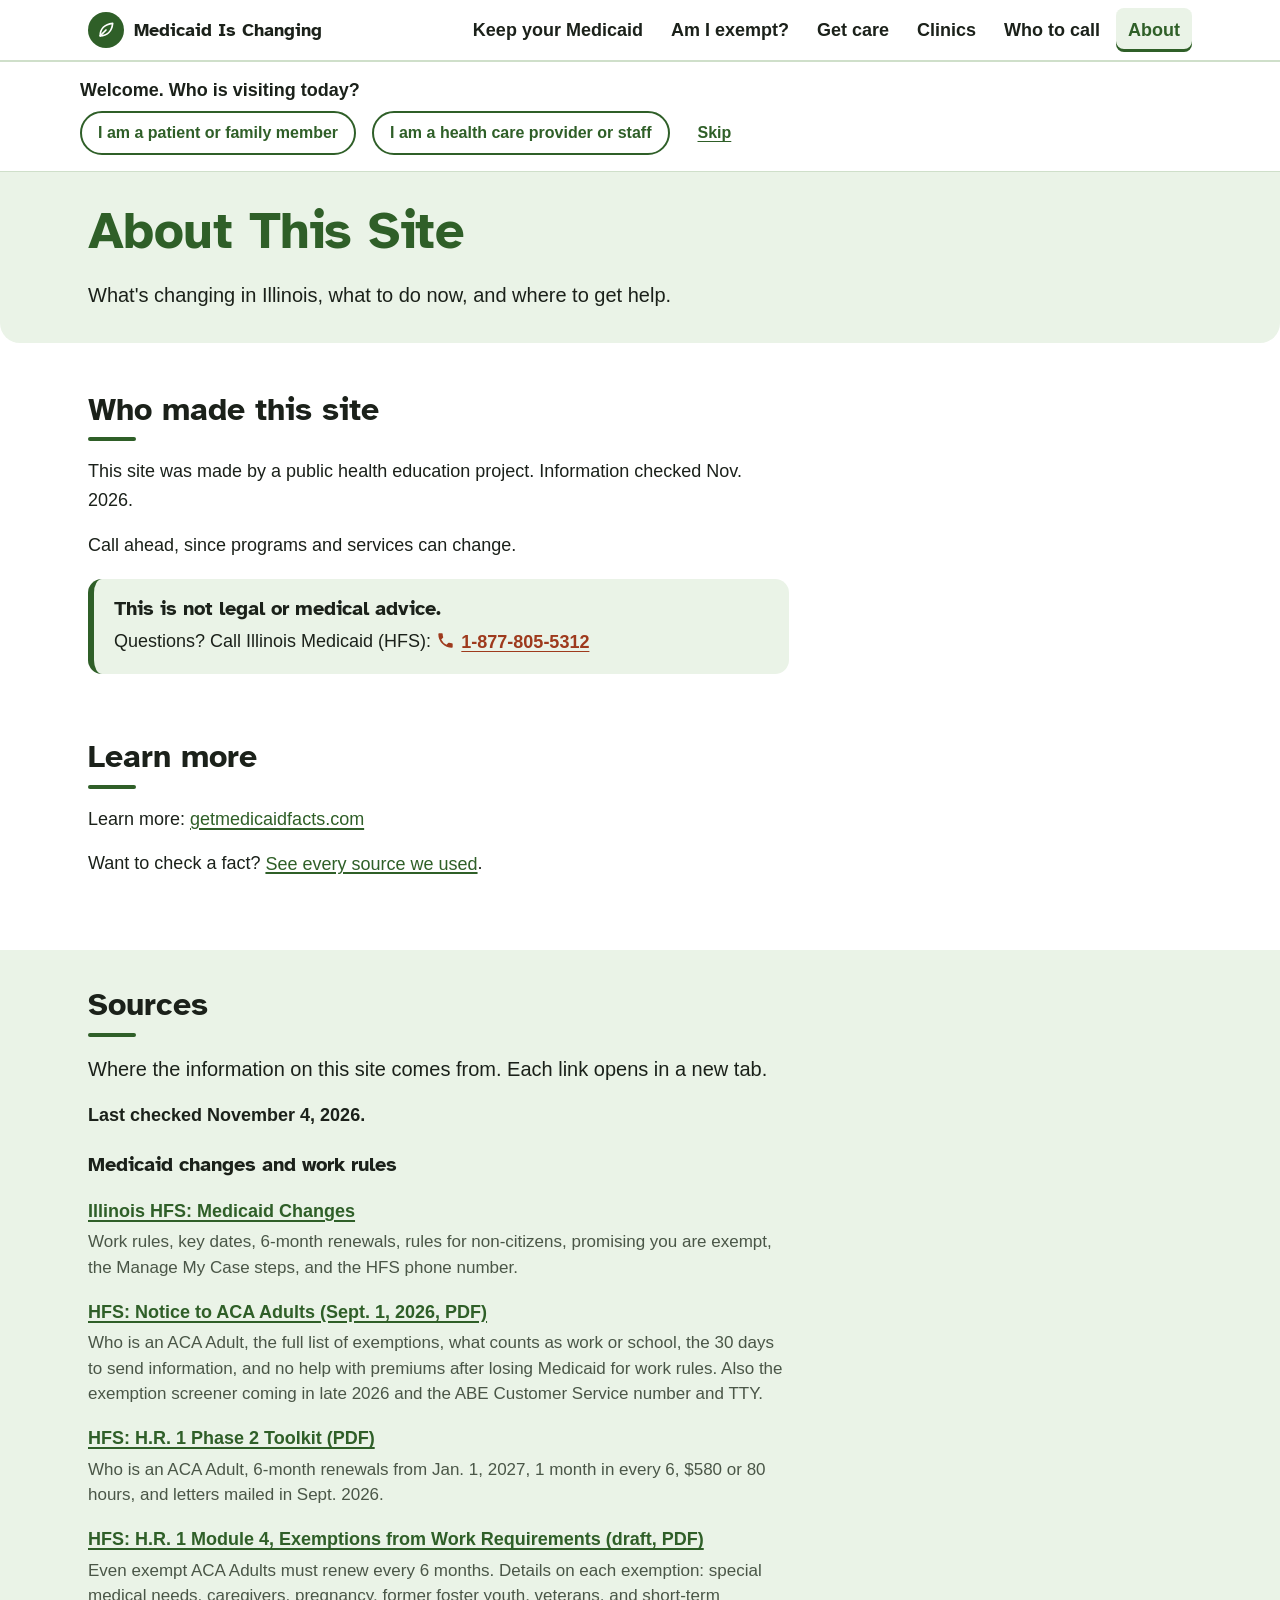
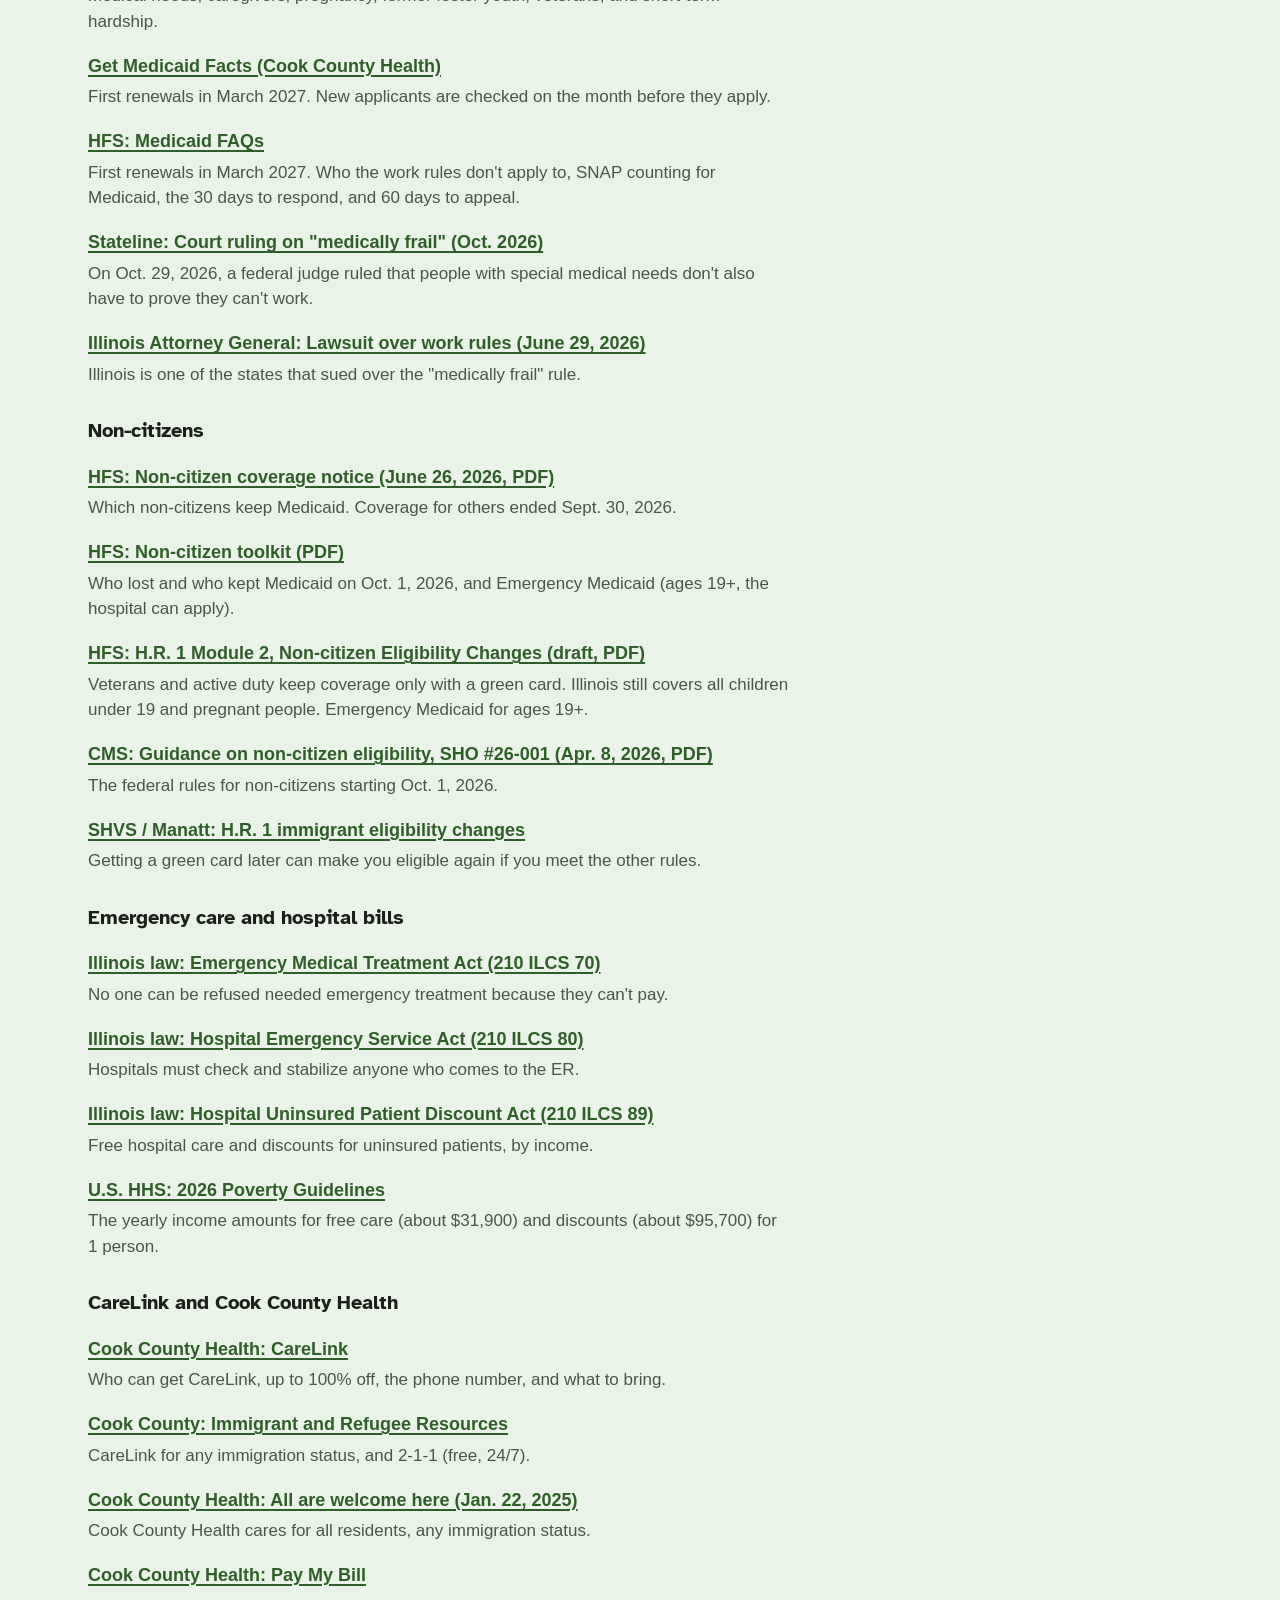
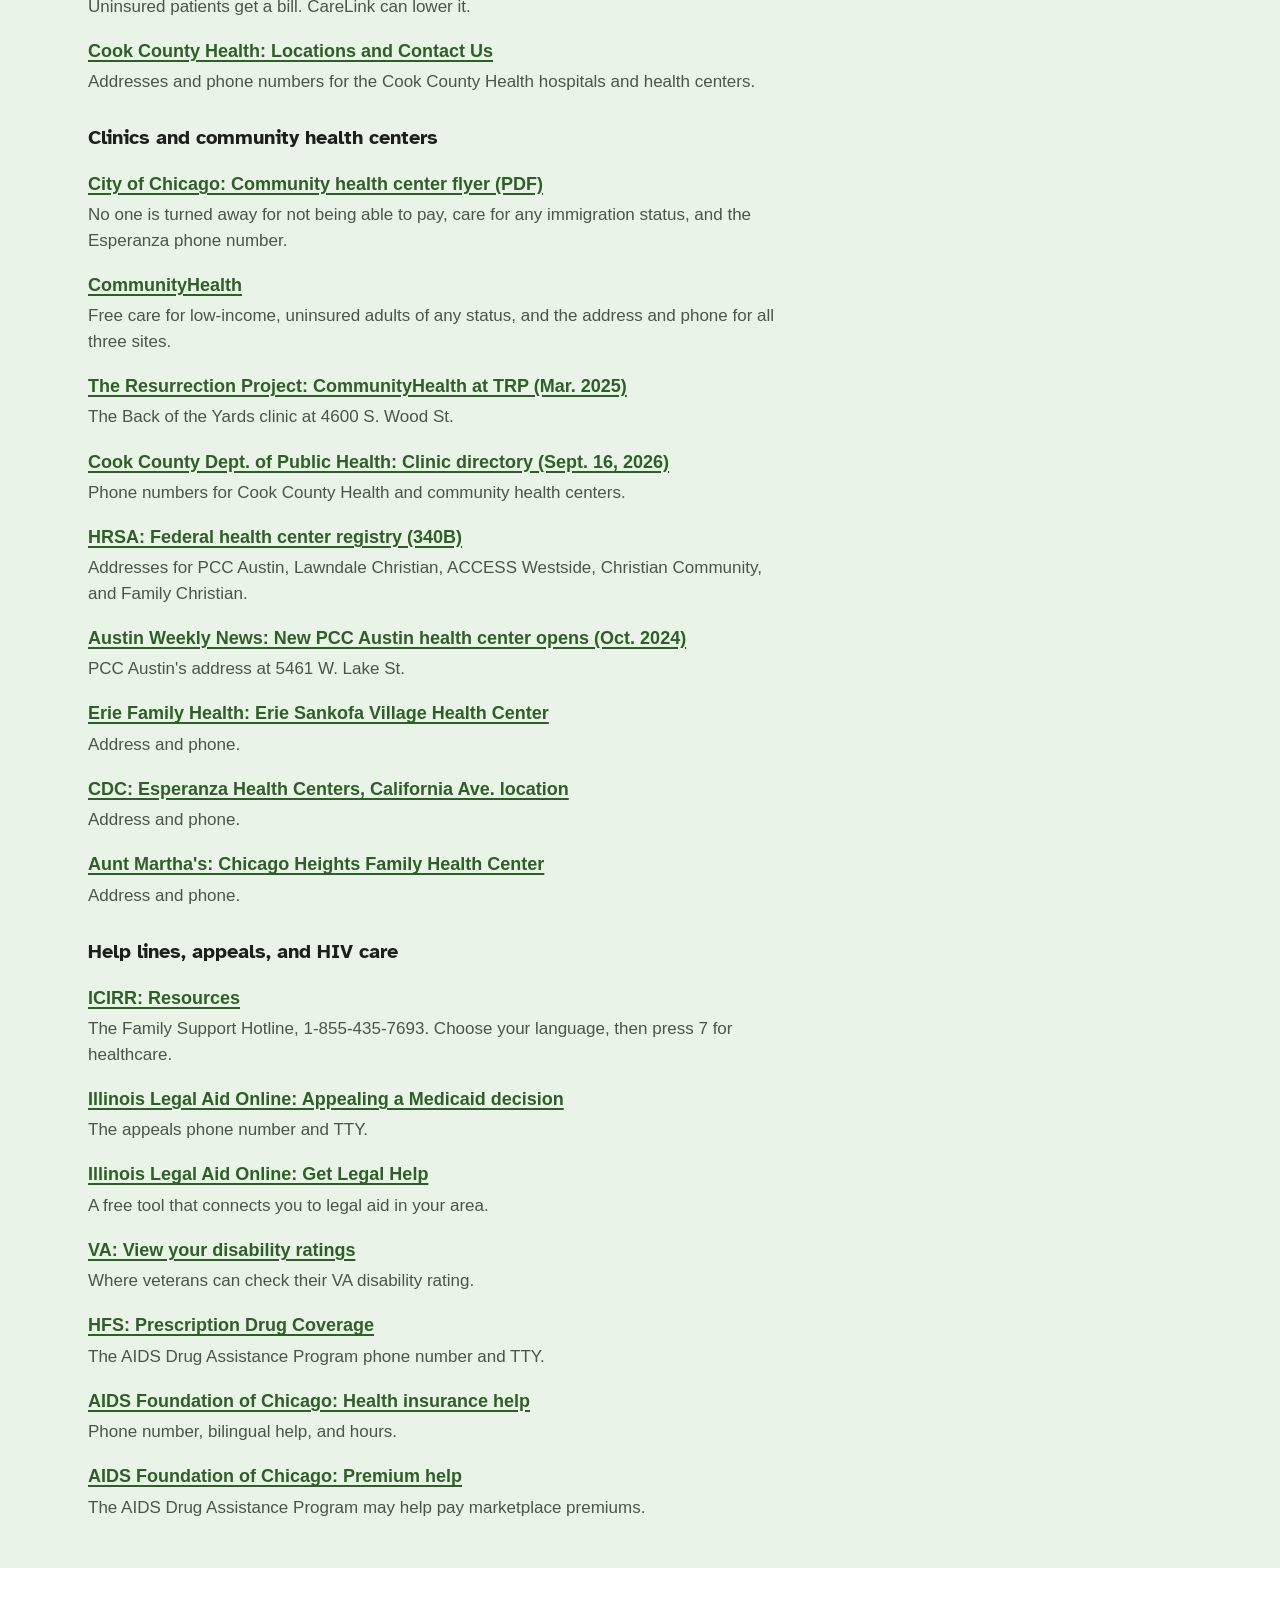
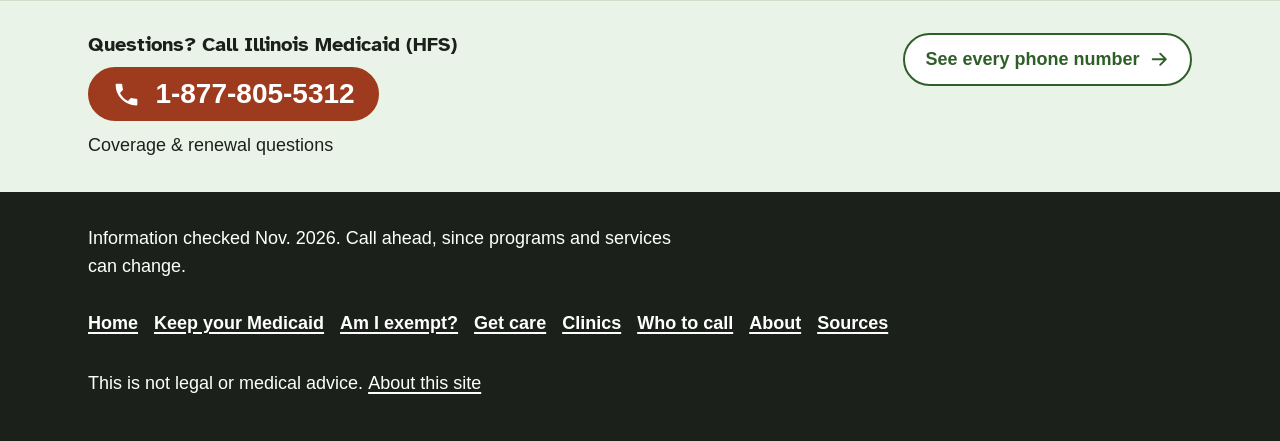
==== commit ba54abdf: "Add files via upload" ====
--- a/about.html
+++ b/about.html
@@ -17,6 +17,7 @@
       <nav class="site-nav" id="site-nav" aria-label="Main">
         <ul>
         <li><a href="keep-your-medicaid.html">Keep your Medicaid</a></li>
+        <li><a href="am-i-exempt.html">Am I exempt?</a></li>
         <li><a href="get-care.html">Get care</a></li>
         <li><a href="clinics.html">Clinics</a></li>
         <li><a href="who-to-call.html">Who to call</a></li>
@@ -69,11 +70,13 @@
         <h3 id="sources-medicaid">Medicaid changes and work rules</h3>
         <ul class="source-list">
           <li><a href="https://hfs.illinois.gov/medicalclients/medicaidguide/changes.html" target="_blank" rel="noopener">Illinois HFS: Medicaid Changes</a><span class="source-for">Work rules, key dates, 6-month renewals, rules for non-citizens, promising you are exempt, the Manage My Case steps, and the HFS phone number.</span></li>
-          <li><a href="https://hfs.illinois.gov/content/dam/soi/en/web/hfs/medicalclients/medicaidguide/ACAAdultCustomerNotice083126ToPrint.pdf" target="_blank" rel="noopener">HFS: Notice to ACA Adults (Aug. 31, 2026, PDF)</a><span class="source-for">Who is an ACA Adult, the full list of exemptions, what counts as work or school, the 30 days to send information, and no help with premiums after losing Medicaid for work rules.</span></li>
+          <li><a href="https://hfs.illinois.gov/content/dam/soi/en/web/hfs/medicalclients/medicaidguide/ACAAdultCustomerNotice083126ToPrint.pdf" target="_blank" rel="noopener">HFS: Notice to ACA Adults (Sept. 1, 2026, PDF)</a><span class="source-for">Who is an ACA Adult, the full list of exemptions, what counts as work or school, the 30 days to send information, and no help with premiums after losing Medicaid for work rules. Also the exemption screener coming in late 2026 and the ABE Customer Service number and TTY.</span></li>
           <li><a href="https://hfs.illinois.gov/content/dam/soi/en/web/hfs/info/fedresctr/englishhr1phase2toolkit.pdf" target="_blank" rel="noopener">HFS: H.R. 1 Phase 2 Toolkit (PDF)</a><span class="source-for">Who is an ACA Adult, 6-month renewals from Jan. 1, 2027, 1 month in every 6, $580 or 80 hours, and letters mailed in Sept. 2026.</span></li>
-          <li><a href="https://hfs.illinois.gov/content/dam/soi/en/web/hfs/info/fedresctr/hr1mod4exempteng.pdf" target="_blank" rel="noopener">HFS: H.R. 1 Module 4, Exemptions from Work Requirements (draft, PDF)</a><span class="source-for">Even exempt ACA Adults must renew every 6 months.</span></li>
+          <li><a href="https://hfs.illinois.gov/content/dam/soi/en/web/hfs/info/fedresctr/hr1mod4exempteng.pdf" target="_blank" rel="noopener">HFS: H.R. 1 Module 4, Exemptions from Work Requirements (draft, PDF)</a><span class="source-for">Even exempt ACA Adults must renew every 6 months. Details on each exemption: special medical needs, caregivers, pregnancy, former foster youth, veterans, and short-term hardship.</span></li>
           <li><a href="https://getmedicaidfacts.com/" target="_blank" rel="noopener">Get Medicaid Facts (Cook County Health)</a><span class="source-for">First renewals in March 2027. New applicants are checked on the month before they apply.</span></li>
-          <li><a href="https://hfs.illinois.gov/info/fedresctr/faqshowwillfedchimpactmedicaid.html" target="_blank" rel="noopener">HFS: Medicaid FAQs</a><span class="source-for">First renewals in March 2027.</span></li>
+          <li><a href="https://hfs.illinois.gov/info/fedresctr/faqshowwillfedchimpactmedicaid.html" target="_blank" rel="noopener">HFS: Medicaid FAQs</a><span class="source-for">First renewals in March 2027. Who the work rules don't apply to, SNAP counting for Medicaid, the 30 days to respond, and 60 days to appeal.</span></li>
+          <li><a href="https://stateline.org/?p=18999" target="_blank" rel="noopener">Stateline: Court ruling on "medically frail" (Oct. 2026)</a><span class="source-for">On Oct. 29, 2026, a federal judge ruled that people with special medical needs don't also have to prove they can't work.</span></li>
+          <li><a href="https://www.illinoisattorneygeneral.gov/news/story/attorney-general-raoul-sues-trump-administration-over-unlawful-implementation-of-medicaid-work-requirements" target="_blank" rel="noopener">Illinois Attorney General: Lawsuit over work rules (June 29, 2026)</a><span class="source-for">Illinois is one of the states that sued over the "medically frail" rule.</span></li>
         </ul>
         <h3 id="sources-non-citizens">Non-citizens</h3>
         <ul class="source-list">
@@ -114,6 +117,8 @@
         <ul class="source-list">
           <li><a href="https://www.icirr.org/resources" target="_blank" rel="noopener">ICIRR: Resources</a><span class="source-for">The Family Support Hotline, 1-855-435-7693. Choose your language, then press 7 for healthcare.</span></li>
           <li><a href="https://www.illinoislegalaid.org/legal-information/appealing-medicaid-decision" target="_blank" rel="noopener">Illinois Legal Aid Online: Appealing a Medicaid decision</a><span class="source-for">The appeals phone number and TTY.</span></li>
+          <li><a href="https://www.illinoislegalaid.org/site-faqs/using-get-legal-help" target="_blank" rel="noopener">Illinois Legal Aid Online: Get Legal Help</a><span class="source-for">A free tool that connects you to legal aid in your area.</span></li>
+          <li><a href="https://www.va.gov/disability/view-disability-rating/" target="_blank" rel="noopener">VA: View your disability ratings</a><span class="source-for">Where veterans can check their VA disability rating.</span></li>
           <li><a href="https://hfs.illinois.gov/medicalclients/health/prescriptions.html" target="_blank" rel="noopener">HFS: Prescription Drug Coverage</a><span class="source-for">The AIDS Drug Assistance Program phone number and TTY.</span></li>
           <li><a href="https://www.aidschicago.org/i-need/medicaid-medicare-and-health-insurance/" target="_blank" rel="noopener">AIDS Foundation of Chicago: Health insurance help</a><span class="source-for">Phone number, bilingual help, and hours.</span></li>
           <li><a href="https://www.aidschicago.org/?p=833" target="_blank" rel="noopener">AIDS Foundation of Chicago: Premium help</a><span class="source-for">The AIDS Drug Assistance Program may help pay marketplace premiums.</span></li>
@@ -139,6 +144,7 @@
       <ul class="footer-links" aria-label="Footer">
         <li><a href="index.html">Home</a></li>
         <li><a href="keep-your-medicaid.html">Keep your Medicaid</a></li>
+        <li><a href="am-i-exempt.html">Am I exempt?</a></li>
         <li><a href="get-care.html">Get care</a></li>
         <li><a href="clinics.html">Clinics</a></li>
         <li><a href="who-to-call.html">Who to call</a></li>
--- a/assets/css/base.css
+++ b/assets/css/base.css
@@ -36,7 +36,7 @@
      .phone-strip      full-width band with the main phone number
      .phone-list       who-to-call list;  .phone-item  one entry
                        .phone-name / .phone-for / .phone-meta / .phone-num
-     .tel              a tel: link styled as a big tappable number
+     .tel              a tel: link: inline in sentences, a call button when standalone
      .clinic-list      list of clinic cards;  .clinic  one card
                        .clinic-name / .clinic-addr / .clinic-actions
      .btn              button-like link;  .btn-primary  filled;  .btn-ghost  outline
@@ -49,6 +49,19 @@
      .vp  .vp-card  .vp-btn  .vp-skip
    ========================================================================= */
 
+/* ---------- Spacing scale + accent defaults ----------
+   One 8px-based scale. Themes may override any of these on :root.
+   Accent ("call" / "urgent") fallbacks keep the civic and warm preview themes working. */
+:root {
+  --space-1: 0.5rem;   /*  8px */
+  --space-2: 1rem;     /* 16px */
+  --space-3: 1.5rem;   /* 24px */
+  --space-4: 2rem;     /* 32px */
+  --space-5: 2.5rem;   /* 40px */
+  --space-6: 3rem;     /* 48px */
+  --content-max: 760px;
+}
+
 /* ---------- Reset / base ---------- */
 *, *::before, *::after { box-sizing: border-box; }
 html { font-size: 100%; -webkit-text-size-adjust: 100%; text-size-adjust: 100%; scroll-padding-top: 1rem; }
@@ -88,7 +101,7 @@
   border-radius: 4px;
 }
 /* On primary-colored areas the ring flips to the inverse color */
-.phone-strip, .callout-strong, .site-footer { --color-focus: var(--color-focus-inverse, #fff); }
+.callout-strong, .site-footer { --color-focus: var(--color-focus-inverse, #fff); }
 
 .visually-hidden {
   position: absolute !important; width: 1px; height: 1px; padding: 0; margin: -1px;
@@ -173,8 +186,13 @@
 .page-head { padding: 1.75rem 0 2rem; }
 .page-head .lead { margin-bottom: 0; }
 .jump-nav { margin-top: 1.25rem; }
-.jump-nav h2 { font-size: var(--text-sm, 1.0625rem); font-weight: 700; margin: 0 0 0.5rem; color: var(--color-text); }
-.jump-nav ul { list-style: none; margin: 0; padding: 0; display: flex; flex-wrap: wrap; gap: 0.5rem; }
+/* Small uppercase label, not a 17px heading */
+.jump-nav h2 {
+  font-family: var(--font-body); font-size: 0.875rem; font-weight: 700; line-height: 1.3;
+  text-transform: uppercase; letter-spacing: 0.08em;
+  margin: 0 0 var(--space-1); color: var(--color-text-muted);
+}
+.jump-nav ul { list-style: none; margin: 0; padding: 0; display: flex; flex-wrap: wrap; gap: var(--space-1); }
 .jump-nav a {
   display: inline-flex; align-items: center; min-height: 44px; padding: 0.4rem 1rem;
   border-radius: var(--radius-pill, 999px); background: var(--color-surface);
@@ -182,6 +200,16 @@
   color: var(--color-primary); font-weight: 600; text-decoration: none; font-size: var(--text-sm, 1.0625rem);
 }
 .jump-nav a:hover { border-color: var(--color-primary); background: var(--color-surface-alt); }
+/* Phones: tidy 2-column grid of equal-height chips; an odd last chip spans both columns (no orphan) */
+@media (max-width: 599.98px) {
+  .jump-nav ul { display: grid; grid-template-columns: repeat(2, minmax(0, 1fr)); }
+  .jump-nav li { display: flex; }
+  .jump-nav li:last-child:nth-child(odd) { grid-column: 1 / -1; }
+  .jump-nav a {
+    flex: 1; justify-content: center; text-align: center; line-height: 1.3;
+    padding: 0.5rem 0.625rem; border-radius: var(--radius-md, 14px);
+  }
+}
 
 /* ---------- Sections ---------- */
 .section { padding: 2.25rem 0; }
@@ -255,6 +283,8 @@
   width: 0.4rem; height: 0.7rem; border: solid var(--color-primary-contrast); border-width: 0 3px 3px 0; transform: rotate(45deg);
 }
 @media (min-width: 900px) { .checklist.two-col { grid-template-columns: 1fr 1fr; max-width: none; } }
+/* Inside a card: no boxes-inside-a-box; light tinted rows, checkmarks kept */
+.card .checklist > li { border: 0; background: var(--color-surface-alt); border-radius: var(--radius-sm); }
 
 .bullets { padding-left: 1.25rem; max-width: 70ch; }
 .bullets > li { margin-bottom: 0.625rem; padding-left: 0.25rem; }
@@ -280,6 +310,26 @@
 .callout-strong { background: var(--color-primary); color: var(--color-primary-contrast); border-left-color: var(--color-accent); }
 .callout-strong h2, .callout-strong h3, .callout-strong a { color: var(--color-primary-contrast); }
 
+/* ---------- Narrow single-column layout (get-care) ---------- */
+.layout-narrow .container { max-width: calc(var(--content-max, 760px) + 2rem); }
+.layout-narrow .page-head { padding-bottom: var(--space-4); }
+.layout-narrow .section { padding: 0 0 var(--space-3); }
+.layout-narrow .section + .section { padding-top: 0; }
+.layout-narrow .page-head + .section { padding-top: var(--space-4); }
+.layout-narrow .card, .layout-narrow .callout {
+  padding: clamp(var(--space-3), 6vw, var(--space-4)); max-width: none; margin: 0;
+}
+.layout-narrow .card > :last-child, .layout-narrow .callout > :last-child { margin-bottom: 0; }
+.layout-narrow .card h2 { margin-top: 0; }
+.layout-narrow .phone-strip { margin-top: var(--space-3); }
+
+/* Emergency card: terracotta edge + warm tint + icon, so it reads first while others stay calm */
+.card-urgent {
+  border-left: 6px solid var(--color-call, #9e3a1d);
+  background: var(--color-urgent-tint, #fcf1ec);
+}
+.card-urgent .eyebrow { color: var(--color-urgent-text, #7f2e17); background: var(--color-urgent-pill, #f7ddd2); }
+
 .path { list-style: none; padding: 0; margin: 0.75rem 0 0; display: flex; flex-wrap: wrap; align-items: center; gap: 0.375rem; }
 .path li { display: inline-flex; align-items: center; gap: 0.375rem; }
 .path li span {
@@ -293,7 +343,16 @@
   padding: 0.125rem 0.625rem; border-radius: var(--radius-pill, 999px);
   background: var(--color-surface-alt); color: var(--color-primary);
 }
-.eyebrow { display: block; font-size: var(--text-sm, 1.0625rem); font-weight: 700; color: var(--color-primary); margin-bottom: 0.25rem; }
+/* Small tinted pill label that sits above an h2 without competing with it */
+.eyebrow {
+  display: inline-flex; align-items: center; gap: 0.4em; width: fit-content; max-width: 100%;
+  font-family: var(--font-body); font-size: 0.875rem; font-weight: 700; line-height: 1.3;
+  text-transform: uppercase; letter-spacing: 0.06em;
+  color: var(--color-primary); background: var(--color-surface-alt);
+  padding: 0.25rem 0.75rem; border-radius: var(--radius-pill, 999px);
+  margin-bottom: var(--space-1);
+}
+.eyebrow .icon { width: 1.1em; height: 1.1em; vertical-align: 0; }
 
 /* ---------- Buttons + tel links ---------- */
 .btn {
@@ -307,21 +366,60 @@
 .btn-ghost { background: var(--color-surface); color: var(--color-primary); }
 .btn-ghost:hover { background: var(--color-surface-alt); }
 
-/* Inline tel links keep the line box but get a ~44px tall hit area via padding */
-.tel { display: inline; padding: 0.65em 0; font-weight: 700; white-space: nowrap; }
+/* Phone numbers. Two forms of one style (terracotta + phone icon; the icon is CSS-only,
+   so the accessible name stays the number):
+   - Inside a sentence: bold terracotta text with an icon and underline, so the sentence still reads smoothly.
+   - Standing on its own (.tel-big, phone strip, who-to-call list rows): a tap-to-call pill button, 44px+ tall. */
+.tel {
+  display: inline; padding-block: 0.65em; font-weight: 700; white-space: nowrap;
+  color: var(--color-call, var(--color-primary));
+  text-decoration-line: underline; text-decoration-thickness: 1px; text-underline-offset: 0.2em;
+}
+.tel:hover { color: var(--color-call-hover, var(--color-accent)); text-decoration-thickness: 2px; }
+.callout-strong .tel, .callout-strong .tel:hover { color: var(--color-primary-contrast); }
+.tel::before {
+  display: inline-block; vertical-align: -0.15em; margin-right: 0.35em;
+  content: ""; flex: none; width: 1.05em; height: 1.05em; background-color: currentColor;
+  -webkit-mask: url("data:image/svg+xml,%3Csvg xmlns='http://www.w3.org/2000/svg' viewBox='0 0 24 24'%3E%3Cpath d='M6.6 10.8a15.2 15.2 0 0 0 6.6 6.6l2.2-2.2a1 1 0 0 1 1-.25 11.4 11.4 0 0 0 3.6.57 1 1 0 0 1 1 1V20a1 1 0 0 1-1 1A17 17 0 0 1 3 4a1 1 0 0 1 1-1h3.5a1 1 0 0 1 1 1c0 1.25.2 2.45.57 3.57a1 1 0 0 1-.25 1z'/%3E%3C/svg%3E") center / contain no-repeat;
+          mask: url("data:image/svg+xml,%3Csvg xmlns='http://www.w3.org/2000/svg' viewBox='0 0 24 24'%3E%3Cpath d='M6.6 10.8a15.2 15.2 0 0 0 6.6 6.6l2.2-2.2a1 1 0 0 1 1-.25 11.4 11.4 0 0 0 3.6.57 1 1 0 0 1 1 1V20a1 1 0 0 1-1 1A17 17 0 0 1 3 4a1 1 0 0 1 1-1h3.5a1 1 0 0 1 1 1c0 1.25.2 2.45.57 3.57a1 1 0 0 1-.25 1z'/%3E%3C/svg%3E") center / contain no-repeat;
+}
+
+/* Standalone numbers: the button */
+.tel-big .tel, .phone-strip .tel, .phone-num .tel, .compact-list .tel {
+  display: inline-flex; align-items: center; gap: 0.5em; vertical-align: middle;
+  min-height: 44px; padding: 0.375rem 1.125rem; margin-block: 0.125rem;
+  border: 2px solid var(--color-call, var(--color-primary)); border-radius: var(--radius-pill, 999px);
+  background: var(--color-call, var(--color-primary)); color: var(--color-call-contrast, #fff);
+  line-height: 1.2; text-decoration: none;
+  transition: background-color 0.15s ease, border-color 0.15s ease;
+}
+.tel-big .tel::before, .phone-strip .tel::before, .phone-num .tel::before, .compact-list .tel::before { margin-right: 0; vertical-align: 0; }
+.tel-big .tel:hover, .phone-strip .tel:hover, .phone-num .tel:hover, .compact-list .tel:hover {
+  background: var(--color-call-hover, var(--color-accent)); border-color: var(--color-call-hover, var(--color-accent)); color: var(--color-call-contrast, #fff);
+}
+/* On the dark green callout the button gets a white edge so it stays distinct from the green */
+.callout-strong .tel-big .tel { border-color: var(--color-primary-contrast); }
+/* TTY: same button shape and icon, outlined, so it doesn't compete with the main number */
+.phone-num .tel-tty, .phone-num .tel-tty:hover { background: var(--color-surface); color: var(--color-call, var(--color-primary)); border-color: var(--color-call, var(--color-primary)); }
+.phone-num .tel-tty:hover { background: var(--color-urgent-tint, var(--color-surface-alt)); color: var(--color-call-hover, var(--color-accent)); }
+/* Bigger hero-size number */
+.tel-big .tel, .phone-strip .tel { font-size: clamp(1.375rem, 1.15rem + 1.1vw, 1.75rem); padding: 0.5rem 1.375rem; }
 /* Plain links inside text: extra vertical padding so the tap area is at least ~26px without changing line spacing */
 p a:not(.btn):not(.tel), li a:not(.btn):not(.tel):not(.card-link):not(.topic-btn) { padding-block: 0.2em; }
 
 /* ---------- Phone strip (who to call band) ---------- */
-.phone-strip { background: var(--color-primary); color: var(--color-primary-contrast); padding: 1.75rem 0; margin-top: 2rem; }
-.phone-strip .container { display: flex; flex-direction: column; gap: 1rem; }
-.phone-strip h2 { color: var(--color-primary-contrast); font-size: var(--text-h3, 1.25rem); margin: 0; }
-.phone-strip p { margin: 0; }
-.phone-strip a { color: var(--color-primary-contrast); }
-.phone-strip .tel { font-size: clamp(1.5rem, 1.2rem + 1.5vw, 2rem); }
+/* Pale band with dark text, so the page doesn't end in three dark blocks */
+.phone-strip {
+  background: var(--color-surface-alt); color: var(--color-text);
+  border-top: 1px solid var(--color-border); padding: var(--space-4) 0; margin-top: var(--space-4);
+}
+.phone-strip .container { display: flex; flex-direction: column; gap: var(--space-2); }
+.phone-strip h2 { color: var(--color-text); font-size: var(--text-h3, 1.25rem); margin: 0 0 var(--space-1); }
+.phone-strip p { margin: 0 0 var(--space-1); }
+.phone-strip p:last-child { margin-bottom: 0; }
 .phone-strip .strip-more { font-weight: 600; }
-.phone-strip .btn { border-color: var(--color-primary-contrast); background: var(--color-primary-contrast); color: var(--color-primary); align-self: flex-start; }
-.phone-strip .btn:hover { background: var(--color-surface-alt); }
+.phone-strip .btn { border-color: var(--color-primary); background: var(--color-surface); color: var(--color-primary); align-self: flex-start; }
+.phone-strip .btn:hover { background: var(--color-surface-alt); border-color: var(--color-accent); color: var(--color-accent); }
 @media (min-width: 900px) { .phone-strip .container { flex-direction: row; align-items: center; justify-content: space-between; } }
 
 /* ---------- Who to call list ---------- */
@@ -331,9 +429,8 @@
 .phone-name { font-size: var(--text-h3, 1.25rem); margin: 0; }
 .phone-for { margin: 0; }
 .phone-meta { margin: 0; color: var(--color-text-muted); font-size: var(--text-sm, 1.0625rem); }
-.phone-num { margin: 0.25rem 0 0; display: flex; flex-wrap: wrap; gap: 0 1.25rem; }
-.phone-num .tel { font-size: 1.375rem; }
-.phone-num .tel-tty { font-size: var(--text-base); }
+.phone-num { margin: 0.25rem 0 0; display: flex; flex-wrap: wrap; align-items: center; gap: var(--space-1) var(--space-2); }
+.phone-num > span { display: inline-flex; flex-wrap: wrap; align-items: center; gap: 0.375rem; }
 .compact-list { list-style: none; padding: 0; margin: 0; border-top: 1px solid var(--color-border); max-width: 52rem; }
 .compact-list li { display: flex; flex-wrap: wrap; justify-content: space-between; align-items: center; gap: 0 1rem; padding: 0.375rem 0; border-bottom: 1px solid var(--color-border); }
 
@@ -347,6 +444,9 @@
 .clinic-note { margin: 0; color: var(--color-text-muted); font-size: var(--text-sm, 1.0625rem); }
 .clinic-actions { display: grid; grid-template-columns: 1fr; gap: 0.5rem; margin-top: auto; padding-top: 0.75rem; }
 .clinic-actions .btn { min-height: 44px; padding: 0.4rem 1rem; }
+/* Clinic call buttons match the shared tap-to-call style (terracotta) */
+.clinic-actions .btn-primary[href^="tel:"] { background: var(--color-call, var(--color-primary)); border-color: var(--color-call, var(--color-primary)); color: var(--color-call-contrast, #fff); }
+.clinic-actions .btn-primary[href^="tel:"]:hover { background: var(--color-call-hover, var(--color-accent)); border-color: var(--color-call-hover, var(--color-accent)); }
 .group-meta { display: grid; gap: 0.5rem; margin-bottom: 1.25rem; max-width: 70ch; }
 .group-meta p { margin: 0; }
 
@@ -361,29 +461,29 @@
 .phone-strip + .site-footer { margin-top: 0; }
 
 /* ---------- Visitor prompt (DOM from visitor-count.js) ---------- */
-.vp {
-  position: fixed; inset: 0; z-index: 2000; display: flex; align-items: flex-end; justify-content: center;
-  padding: 1rem; background: var(--color-overlay, rgba(0, 0, 0, 0.6)); overflow-y: auto;
-}
-@media (min-width: 600px) { .vp { align-items: center; } }
+/* Small inline banner in normal page flow (not fixed, not a modal) */
+.vp { background: var(--color-surface); border-top: 1px solid var(--color-border); border-bottom: 1px solid var(--color-border); padding: var(--space-2) 0; }
 .vp-card {
-  width: 100%; max-width: 30rem; background: var(--color-surface); color: var(--color-text);
-  border-radius: var(--radius-lg); padding: 1.5rem 1.25rem 1.25rem; box-shadow: 0 20px 48px rgba(0, 0, 0, 0.3);
-  display: flex; flex-direction: column; gap: 0.75rem;
-}
-.vp-card h2 { font-size: 1.5rem; margin: 0; color: var(--color-primary); }
-.vp-card p { margin: 0 0 0.5rem; }
+  width: 100%; max-width: 72rem; margin: 0 auto; padding: 0 1rem; color: var(--color-text);
+  display: flex; flex-wrap: wrap; align-items: center; gap: var(--space-1) var(--space-2);
+}
+.vp-card h2 { flex: 1 1 100%; font-family: var(--font-body); font-size: var(--text-base, 1.125rem); font-weight: 700; line-height: 1.4; margin: 0; color: var(--color-text); }
+.vp-card p { margin: 0; }
 .vp-btn {
-  display: block; width: 100%; min-height: 52px; padding: 0.75rem 1rem; text-align: left;
-  font: inherit; font-weight: 700; cursor: pointer;
-  background: var(--color-primary); color: var(--color-primary-contrast);
-  border: 2px solid var(--color-primary); border-radius: var(--radius-md);
-}
-.vp-btn:hover { background: var(--color-accent); border-color: var(--color-accent); color: var(--color-accent-contrast); }
+  display: inline-flex; align-items: center; min-height: 44px; padding: 0.5rem 1rem; text-align: left;
+  font: inherit; font-size: 1rem; font-weight: 700; line-height: 1.3; cursor: pointer;
+  background: var(--color-surface); color: var(--color-primary);
+  border: 2px solid var(--color-primary); border-radius: var(--radius-pill, 999px);
+}
+.vp-btn:hover { background: var(--color-primary); color: var(--color-primary-contrast); }
 .vp-skip {
-  align-self: center; min-height: 44px; min-width: 44px; padding: 0.5rem 1.25rem;
-  font: inherit; font-weight: 600; cursor: pointer; background: transparent;
+  min-height: 44px; min-width: 44px; padding: 0.5rem 0.75rem;
+  font: inherit; font-size: 1rem; font-weight: 600; cursor: pointer; background: transparent;
   color: var(--color-link); border: 0; text-decoration: underline; text-underline-offset: 0.18em;
+}
+@media (max-width: 599.98px) {
+  .vp-btn { flex: 1 1 100%; }
+  .vp-skip { margin-inline-start: -0.75rem; }
 }
 .vp :focus-visible { outline: 3px solid var(--color-focus); outline-offset: 3px; }
 
@@ -404,25 +504,90 @@
   a { color: #000 !important; }
   a[href^="http"]::after { content: " (" attr(href) ")"; font-weight: normal; font-size: 0.9em; word-break: break-all; }
   a[href^="tel:"]::after { content: ""; }
+  .tel-big .tel, .phone-strip .tel, .phone-num .tel, .compact-list .tel { background: #fff !important; color: #000 !important; border: 1px solid #000 !important; min-height: 0; }
+  .tel { color: #000 !important; }
+  .tel::before { display: none; }
+  .card-urgent { background: #fff !important; border-left: 6px solid #000 !important; }
   .section, .section-alt { padding: 0.75rem 0; margin: 0; }
   h2, h3 { break-after: avoid; }
 }
 
 /* ---------- Small additions ---------- */
 .card-link .card-title, .card-link .card-text { display: block; }
-.tel-big .tel { font-size: clamp(1.5rem, 1.2rem + 1.5vw, 2rem); }
 .clinic-addr + .clinic-note { margin-top: -0.125rem; }
 .phone-name a { display: inline-flex; align-items: center; min-height: 44px; }
 .card-title { font-family: var(--font-display); font-weight: 700; line-height: 1.3; }
 
 /* ---------- Source notes and the sources list ---------- */
 /* Links keep the shared inline-link padding (p a / li a rule above) for a ~26px tap area */
-.source-note { margin: 1rem 0 0; max-width: 70ch; font-size: var(--text-sm, 1.0625rem); line-height: 1.6; color: var(--color-text-muted); }
+.source-note { margin: var(--space-2) 0 0; max-width: 70ch; font-size: 0.9375rem; line-height: 1.6; color: var(--color-text-subtle, #595959); }
+.source-note a {
+  color: inherit; text-decoration-line: underline; text-decoration-thickness: 1px;
+  text-decoration-color: var(--color-underline-subtle, rgba(47, 95, 40, 0.45)); text-underline-offset: 0.2em;
+}
+.source-note a:hover, .source-note a:focus-visible { color: var(--color-link); text-decoration-thickness: 2px; text-decoration-color: currentColor; }
 .clinic .source-note, .phone-item .source-note { margin-top: 0; }
-.callout-strong .source-note { color: var(--color-primary-contrast); }
+.callout-strong .source-note, .callout-strong .source-note a { color: var(--color-primary-contrast); }
+.callout-strong .source-note a { text-decoration-color: rgba(255, 255, 255, 0.55); }
+.callout-strong .source-note a:hover, .callout-strong .source-note a:focus-visible { color: var(--color-primary-contrast); text-decoration-color: currentColor; }
 .source-list { list-style: none; padding: 0; margin: 0 0 2rem; display: grid; gap: 0.875rem; max-width: 70ch; }
 .source-list:last-child { margin-bottom: 0; }
 .source-list li { display: flex; flex-direction: column; align-items: flex-start; }
 .source-list a { font-weight: 600; }
 .source-for { color: var(--color-text-muted); font-size: var(--text-sm, 1.0625rem); line-height: 1.5; }
 #sources h3 { margin-top: 1.5rem; }
+
+/* ---------- "Am I exempt?" quiz (am-i-exempt.html) ---------- */
+.quiz fieldset { border: 0; padding: 0; margin: var(--space-3) 0 0; min-width: 0; }
+.quiz legend { font-family: var(--font-display); font-weight: 700; font-size: var(--text-h3, 1.25rem); line-height: 1.3; padding: 0; margin-bottom: var(--space-1); }
+.quiz-options { list-style: none; margin: 0; padding: 0; display: grid; gap: var(--space-1); }
+.quiz-option {
+  display: flex; align-items: flex-start; gap: 0.75rem; min-height: 44px; cursor: pointer;
+  padding: 0.75rem 1rem; border: 1px solid var(--color-border-strong, var(--color-border)); border-radius: var(--radius-sm);
+  background: var(--color-surface); line-height: 1.45;
+}
+.quiz-option input { flex: none; width: 1.375rem; height: 1.375rem; margin: 0.05rem 0 0; accent-color: var(--color-primary); cursor: pointer; }
+.quiz-option:hover { border-color: var(--color-primary); }
+.quiz-option:has(input:checked) { background: var(--color-surface-alt); border-color: var(--color-primary); font-weight: 600; }
+.quiz-option:has(input:focus-visible) { outline: 3px solid var(--color-focus); outline-offset: 3px; }
+.quiz-option input:focus-visible { outline: none; }
+.quiz-link { margin: var(--space-3) 0 0; }
+.quiz-actions { display: flex; flex-wrap: wrap; gap: var(--space-2); margin-top: var(--space-3); }
+.quiz-actions[hidden] { display: none; }
+.quiz-note { margin-top: var(--space-3) !important; max-width: none; }
+.quiz-note p { margin: 0; }
+.quiz-results h2:focus { outline: none; }
+.quiz-results h2:focus-visible { outline: 3px solid var(--color-focus); outline-offset: 3px; }
+.quiz-summary { font-size: var(--text-lg, 1.25rem); margin: 0 0 var(--space-3); }
+.result-list { display: grid; gap: var(--space-3); }
+.result[hidden], .result-unsure[hidden] { display: none; }
+.result h3 { font-size: var(--text-h2, 1.5rem); margin: 0 0 var(--space-1); }
+.result h4 { font-size: var(--text-h3, 1.25rem); margin: var(--space-3) 0 var(--space-1); }
+.result-update { margin: var(--space-2) 0 0 !important; padding: var(--space-2) var(--space-3) !important; }
+.result-update p { margin: 0; }
+.result-everyone { margin-top: var(--space-3) !important; }
+.result-everyone h3 { margin-top: 0; }
+@media print {
+  .quiz-actions { display: none !important; }
+  .quiz-option { border: 1px solid #999 !important; }
+}
+
+/* ---------- Very narrow viewports (e.g. 320px phone at 200% zoom = 160 CSS px) ---------- */
+@media (max-width: 259.98px) {
+  .jump-nav ul { grid-template-columns: 1fr; }
+  .jump-nav li:last-child:nth-child(odd) { grid-column: auto; }
+  .tel { white-space: normal; }
+  .phone-num .tel, .compact-list .tel { padding-inline: 0.75rem; }
+  .tel-big .tel, .phone-strip .tel { font-size: 1.25rem; padding-inline: 0.875rem; }
+  .layout-narrow .container { padding-inline: 0.5rem; }
+  .layout-narrow .card, .layout-narrow .callout { padding: 0.75rem; }
+  .card .checklist > li { min-width: 0; padding-left: 2.75rem; padding-right: 0.5rem; overflow-wrap: anywhere; }
+  .card .checklist > li::before { left: 0.625rem; }
+  .card .checklist > li::after { left: 1.08rem; }
+  .btn { white-space: normal; max-width: 100%; }
+  .eyebrow { letter-spacing: 0.02em; padding-inline: 0.5rem; overflow-wrap: anywhere; }
+  .quiz-options > li, .quiz-option { min-width: 0; }
+  .quiz-option { padding: 0.5rem; gap: 0.5rem; overflow-wrap: anywhere; }
+  .quiz-actions .btn { flex: 1 1 100%; }
+  h1, h2 { overflow-wrap: anywhere; hyphens: auto; }
+}
--- a/assets/css/theme-green.css
+++ b/assets/css/theme-green.css
@@ -14,7 +14,17 @@
      focus #1b211a on #ffffff .......... 16.4:1 (14.4:1 on mint); focus-inverse #ffffff on primary 7.5:1
      border-strong #5f7a59 on #ffffff .. 4.8:1 (UI component edges)
      footer: #ffffff on #1b211a ......... 16.4:1
+     #ffffff on call #9e3a1d ........... 6.8:1 (tap-to-call buttons); hover #7f2e17 9.1:1
+     call #9e3a1d vs #ffffff / tint / mint 6.8 / 6.2 / 6.0:1 (button edge, emergency border)
+     text #1b211a on urgent tint #fcf1ec 14.8:1; urgent text #7f2e17 on pill #f7ddd2 7.0:1
+     subtle #595959 on #ffffff / mint / tint 7.0 / 6.2 / 6.3:1 (source notes)
    ========================================================================= */
+/* Headings only. Self-hosted, Latin subset, bold (700) is the only weight used. SIL OFL 1.1, see assets/fonts/OFL.txt */
+@font-face {
+  font-family: "Atkinson Hyperlegible";
+  src: url("../fonts/atkinson-hyperlegible-latin-700-normal.woff2") format("woff2");
+  font-weight: 700; font-style: normal; font-display: swap;
+}
 :root {
   --color-bg: #ffffff;
   --color-surface: #ffffff;
@@ -31,9 +41,17 @@
   --color-focus-inverse: #ffffff;
   --color-link: #2f5f28;
   --color-overlay: rgba(19, 33, 17, 0.62);
+  --color-call: #9e3a1d;           /* terracotta accent: call buttons + emergency edge */
+  --color-call-hover: #7f2e17;
+  --color-call-contrast: #ffffff;
+  --color-urgent-tint: #fcf1ec;
+  --color-urgent-pill: #f7ddd2;
+  --color-urgent-text: #7f2e17;
+  --color-text-subtle: #595959;
+  --color-underline-subtle: rgba(47, 95, 40, 0.45);
 
   --font-body: "Segoe UI", Roboto, "Helvetica Neue", Arial, "Noto Sans", "Liberation Sans", sans-serif;
-  --font-display: "Segoe UI", Roboto, "Helvetica Neue", Arial, "Noto Sans", "Liberation Sans", sans-serif;
+  --font-display: "Atkinson Hyperlegible", "Segoe UI", Roboto, "Helvetica Neue", Arial, "Noto Sans", "Liberation Sans", sans-serif;
   --text-base: 1.125rem;          /* 18px on mobile */
   --text-sm: 1.0625rem;           /* 17px: smallest text on the site */
   --text-lg: 1.25rem;
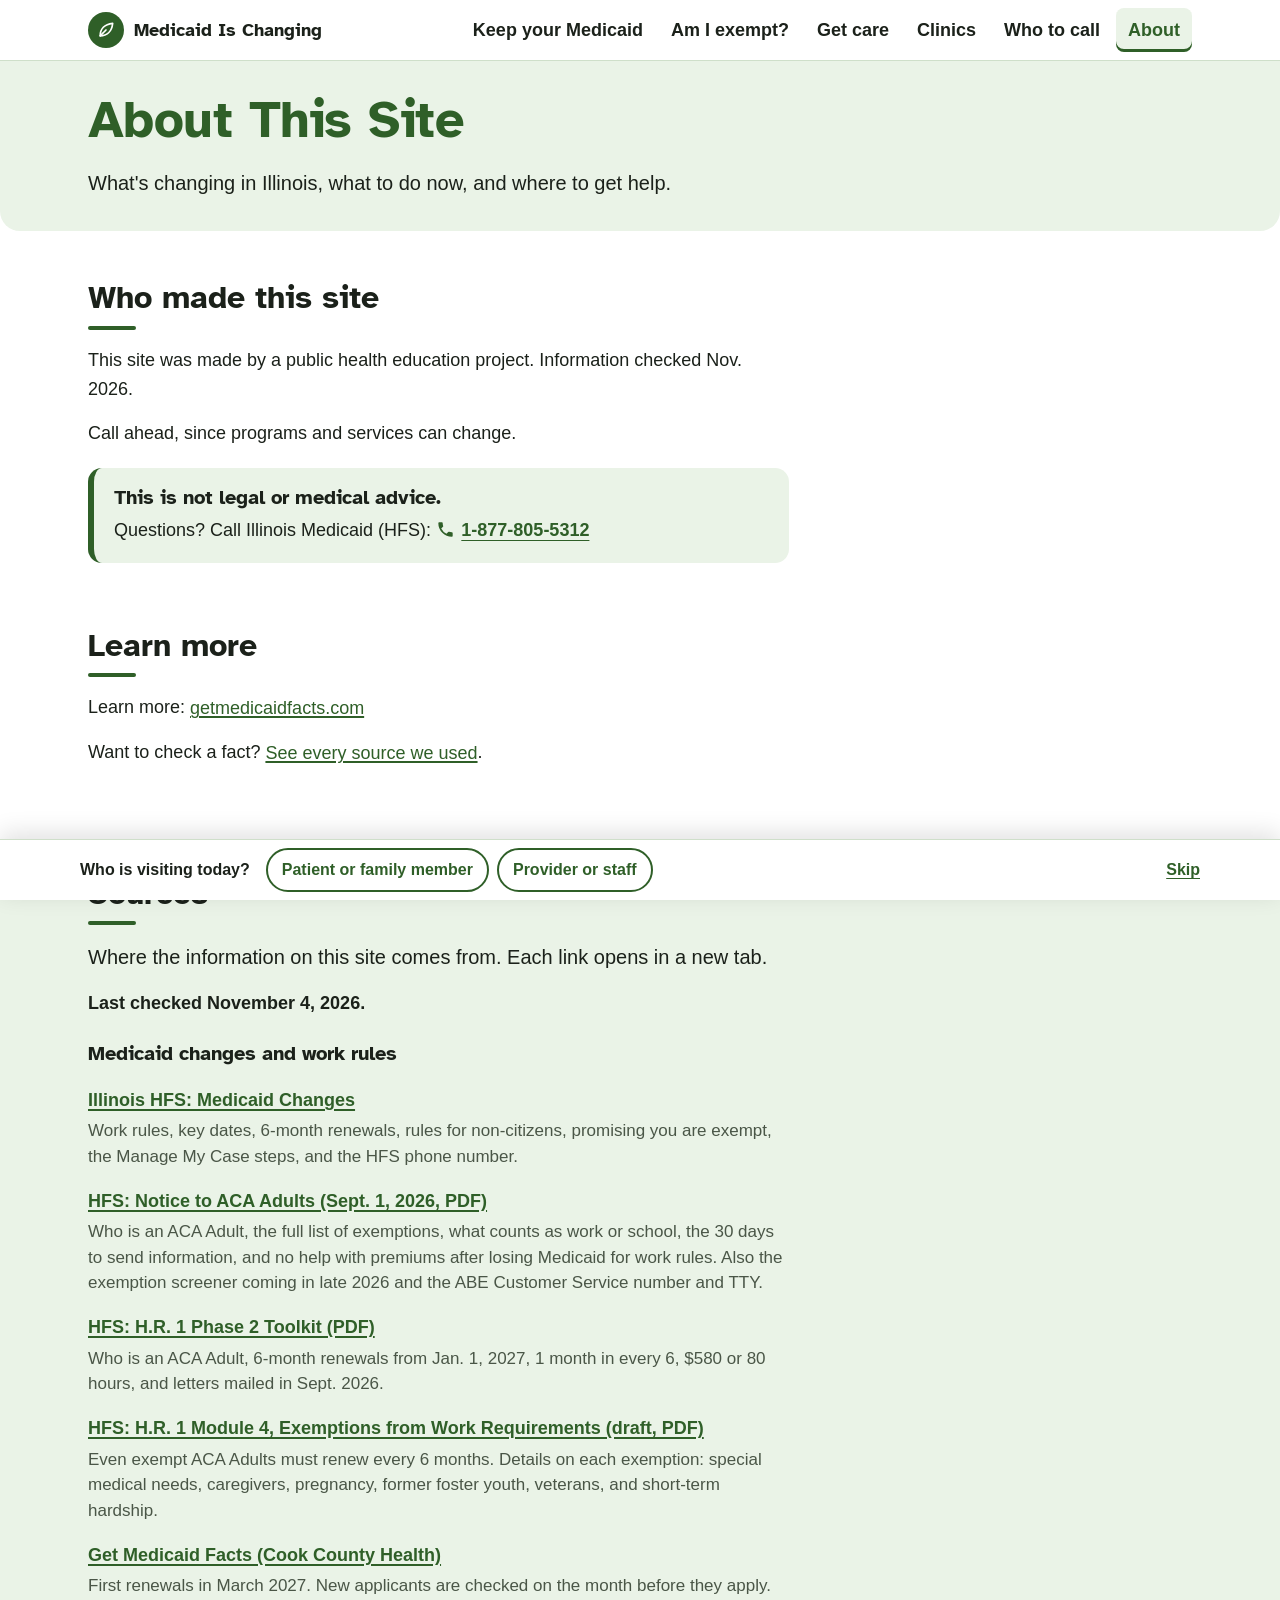
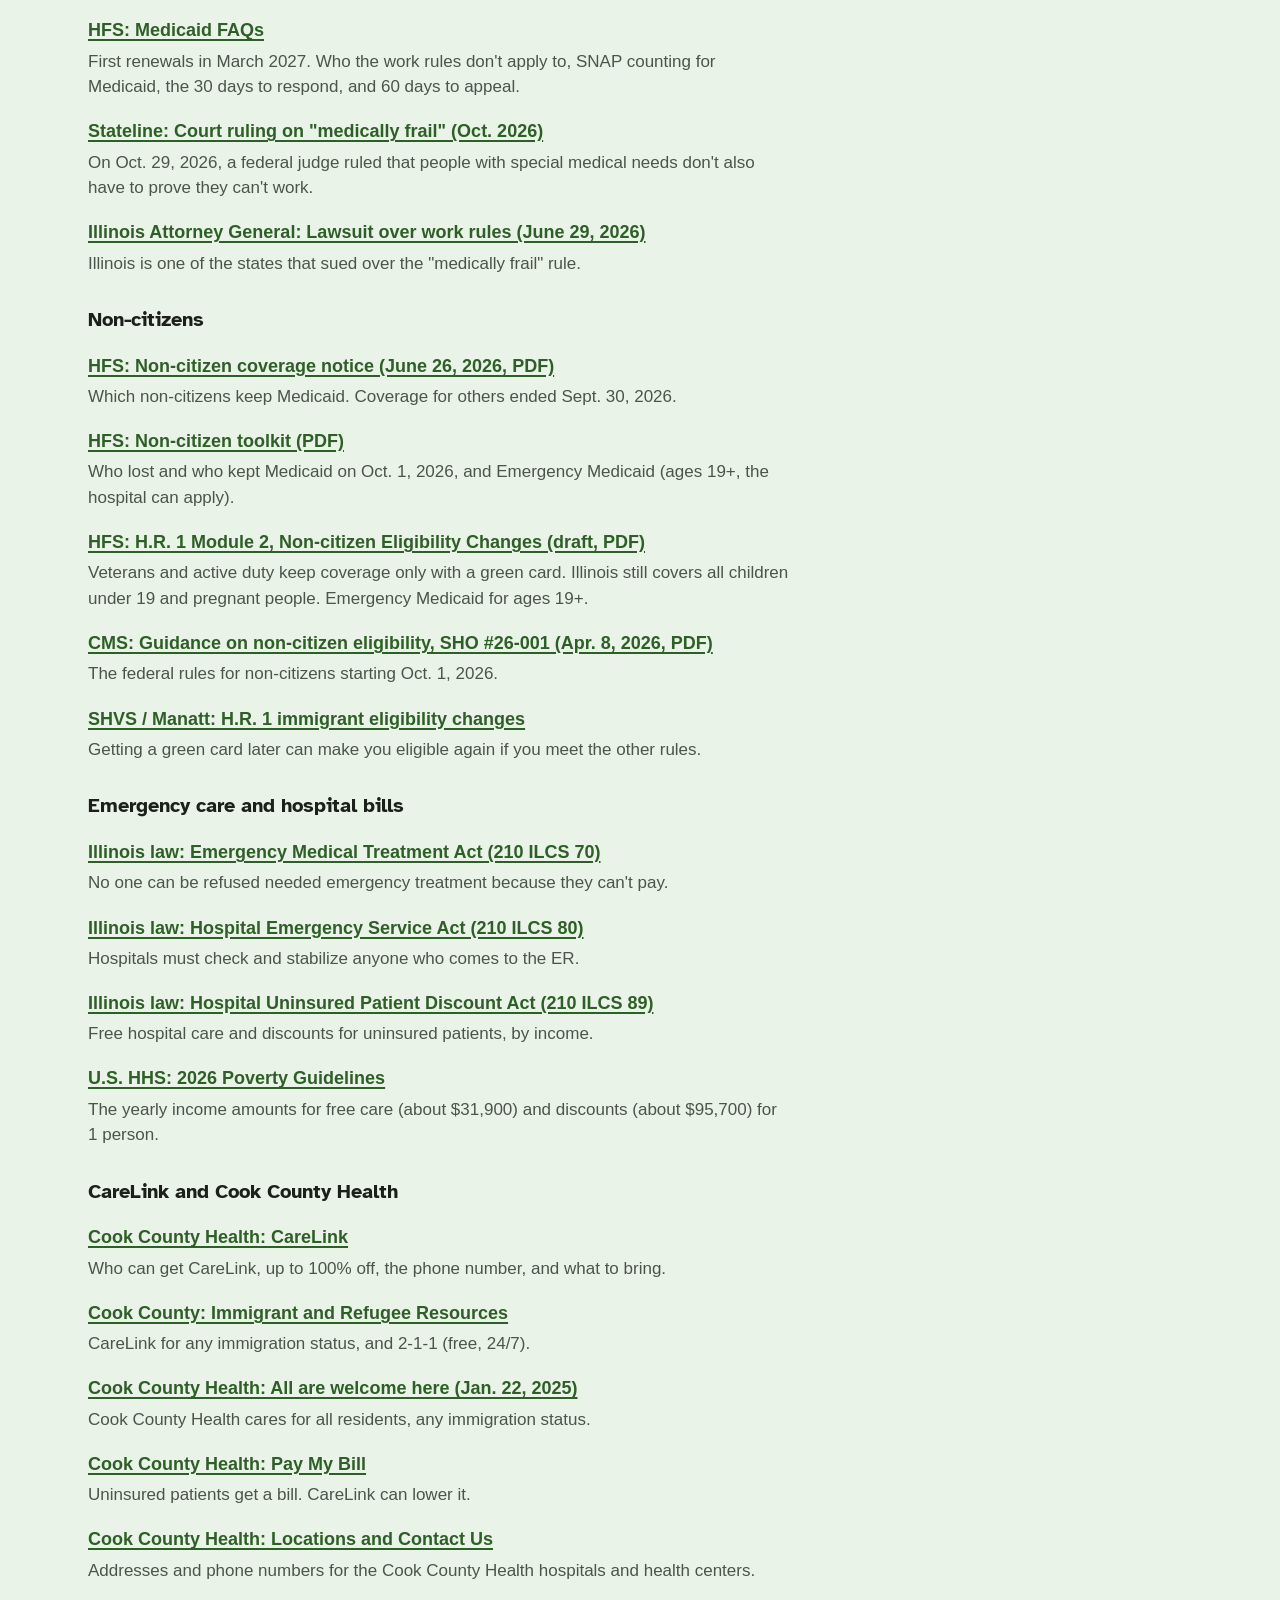
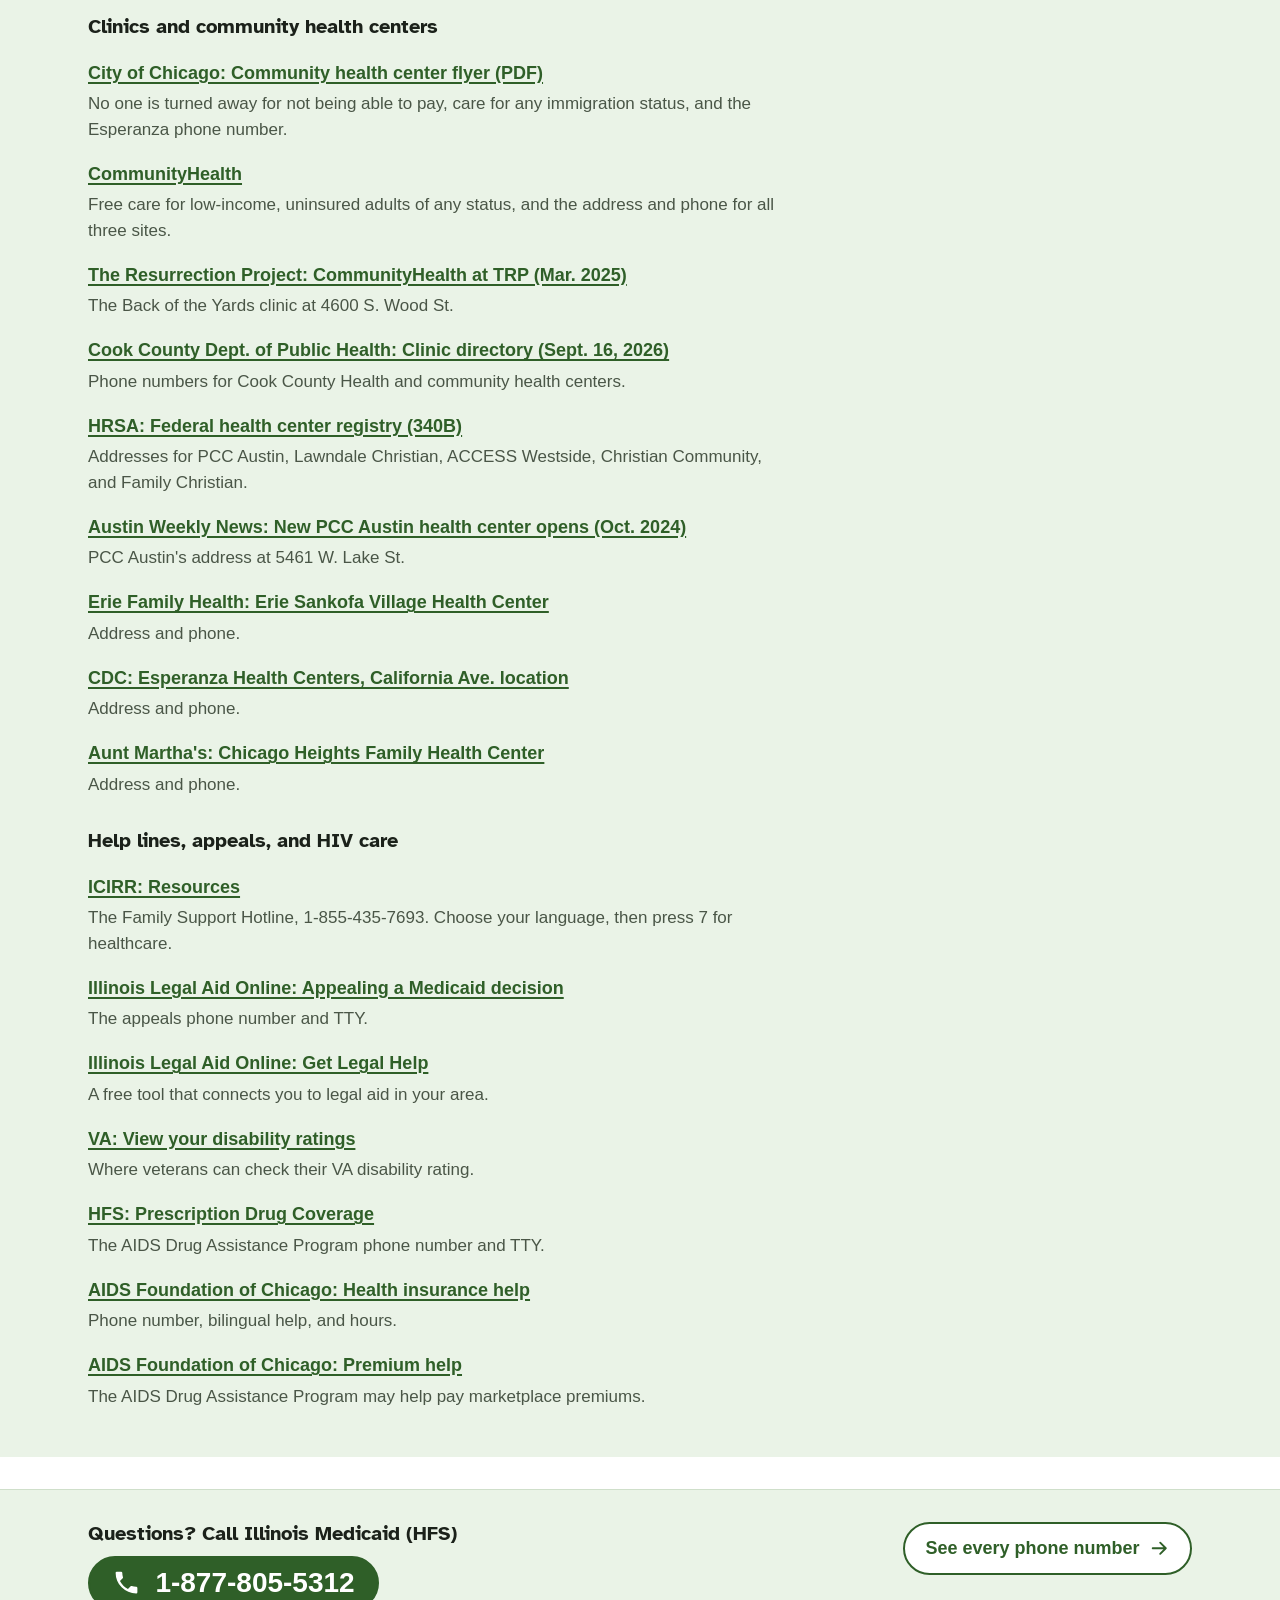
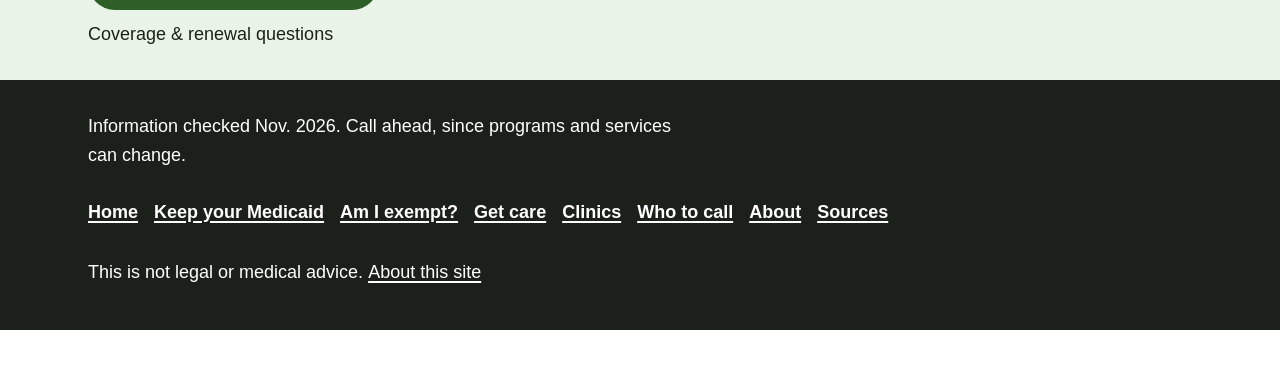
==== commit 89927bc6: "Count every first visit, pin the visitor bar, preload the heading font Visitor count: on the first v" ====
--- a/about.html
+++ b/about.html
@@ -5,6 +5,7 @@
   <meta name="viewport" content="width=device-width, initial-scale=1">
   <title>About | Medicaid Is Changing</title>
   <meta name="description" content="About this site: who made it, where to learn more, and the sources for the information about Medicaid changes in Illinois.">
+  <link rel="preload" href="assets/fonts/atkinson-hyperlegible-latin-700-normal.woff2" as="font" type="font/woff2" crossorigin>
   <link rel="stylesheet" href="assets/css/base.css">
   <link rel="stylesheet" href="assets/css/theme-green.css" id="theme-css">
 </head>
--- a/assets/css/base.css
+++ b/assets/css/base.css
@@ -325,7 +325,7 @@
 
 /* Emergency card: terracotta edge + warm tint + icon, so it reads first while others stay calm */
 .card-urgent {
-  border-left: 6px solid var(--color-call, #9e3a1d);
+  border-left: 6px solid var(--color-urgent, #9e3a1d);
   background: var(--color-urgent-tint, #fcf1ec);
 }
 .card-urgent .eyebrow { color: var(--color-urgent-text, #7f2e17); background: var(--color-urgent-pill, #f7ddd2); }
@@ -397,11 +397,12 @@
 .tel-big .tel:hover, .phone-strip .tel:hover, .phone-num .tel:hover, .compact-list .tel:hover {
   background: var(--color-call-hover, var(--color-accent)); border-color: var(--color-call-hover, var(--color-accent)); color: var(--color-call-contrast, #fff);
 }
-/* On the dark green callout the button gets a white edge so it stays distinct from the green */
-.callout-strong .tel-big .tel { border-color: var(--color-primary-contrast); }
+/* On the dark green callout the button flips to white with green text */
+.callout-strong .tel-big .tel { background: var(--color-surface); border-color: var(--color-surface); color: var(--color-primary); }
+.callout-strong .tel-big .tel:hover { background: var(--color-surface-alt); border-color: var(--color-surface-alt); color: var(--color-accent); }
 /* TTY: same button shape and icon, outlined, so it doesn't compete with the main number */
 .phone-num .tel-tty, .phone-num .tel-tty:hover { background: var(--color-surface); color: var(--color-call, var(--color-primary)); border-color: var(--color-call, var(--color-primary)); }
-.phone-num .tel-tty:hover { background: var(--color-urgent-tint, var(--color-surface-alt)); color: var(--color-call-hover, var(--color-accent)); }
+.phone-num .tel-tty:hover { background: var(--color-surface-alt); color: var(--color-call-hover, var(--color-accent)); }
 /* Bigger hero-size number */
 .tel-big .tel, .phone-strip .tel { font-size: clamp(1.375rem, 1.15rem + 1.1vw, 1.75rem); padding: 0.5rem 1.375rem; }
 /* Plain links inside text: extra vertical padding so the tap area is at least ~26px without changing line spacing */
@@ -461,31 +462,45 @@
 .phone-strip + .site-footer { margin-top: 0; }
 
 /* ---------- Visitor prompt (DOM from visitor-count.js) ---------- */
-/* Small inline banner in normal page flow (not fixed, not a modal) */
-.vp { background: var(--color-surface); border-top: 1px solid var(--color-border); border-bottom: 1px solid var(--color-border); padding: var(--space-2) 0; }
+/* A small bar pinned to the bottom of the screen until the visitor answers or skips.
+   visitor-count.js adds the same height as padding-bottom on <body>, so nothing is covered. */
+.vp {
+  position: fixed; left: 0; right: 0; bottom: 0; z-index: 1000;
+  background: var(--color-surface); color: var(--color-text);
+  border-top: 1px solid var(--color-border); box-shadow: 0 -6px 24px rgba(0, 0, 0, 0.12);
+  padding: var(--space-1) 0 max(var(--space-1), env(safe-area-inset-bottom, 0px));
+}
 .vp-card {
-  width: 100%; max-width: 72rem; margin: 0 auto; padding: 0 1rem; color: var(--color-text);
-  display: flex; flex-wrap: wrap; align-items: center; gap: var(--space-1) var(--space-2);
-}
-.vp-card h2 { flex: 1 1 100%; font-family: var(--font-body); font-size: var(--text-base, 1.125rem); font-weight: 700; line-height: 1.4; margin: 0; color: var(--color-text); }
+  max-width: 72rem; margin: 0 auto; padding: 0 1rem;
+  display: grid; grid-template-columns: minmax(0, 1fr) auto; align-items: center;
+  column-gap: var(--space-2); row-gap: var(--space-1);
+}
+.vp-card h2 { grid-column: 1; grid-row: 1; font-family: var(--font-body); font-size: 1rem; font-weight: 700; line-height: 1.3; margin: 0; color: var(--color-text); }
 .vp-card p { margin: 0; }
+.vp-actions { grid-column: 1 / -1; grid-row: 2; display: flex; flex-wrap: wrap; gap: var(--space-1); }
 .vp-btn {
-  display: inline-flex; align-items: center; min-height: 44px; padding: 0.5rem 1rem; text-align: left;
-  font: inherit; font-size: 1rem; font-weight: 700; line-height: 1.3; cursor: pointer;
+  flex: 1 1 9rem; min-width: 0; display: inline-flex; align-items: center; justify-content: center; text-align: center;
+  min-height: 44px; padding: 0.5rem 0.875rem;
+  font: inherit; font-size: 1rem; font-weight: 700; line-height: 1.25; cursor: pointer;
   background: var(--color-surface); color: var(--color-primary);
   border: 2px solid var(--color-primary); border-radius: var(--radius-pill, 999px);
 }
 .vp-btn:hover { background: var(--color-primary); color: var(--color-primary-contrast); }
 .vp-skip {
-  min-height: 44px; min-width: 44px; padding: 0.5rem 0.75rem;
+  grid-column: 2; grid-row: 1; justify-self: end;
+  min-height: 44px; min-width: 44px; padding: 0.5rem 0.75rem; margin-right: -0.75rem;
   font: inherit; font-size: 1rem; font-weight: 600; cursor: pointer; background: transparent;
   color: var(--color-link); border: 0; text-decoration: underline; text-underline-offset: 0.18em;
 }
-@media (max-width: 599.98px) {
-  .vp-btn { flex: 1 1 100%; }
-  .vp-skip { margin-inline-start: -0.75rem; }
+/* Wide screens: one row, heading left, buttons middle, skip right */
+@media (min-width: 900px) {
+  .vp-card { grid-template-columns: auto minmax(0, 1fr) auto; }
+  .vp-actions { grid-column: 2; grid-row: 1; justify-content: flex-start; }
+  .vp-btn { flex: 0 1 auto; }
+  .vp-skip { grid-column: 3; }
 }
 .vp :focus-visible { outline: 3px solid var(--color-focus); outline-offset: 3px; }
+@media print { .vp { display: none !important; } }
 
 /* ---------- Motion ---------- */
 @media (prefers-reduced-motion: reduce) {
--- a/assets/css/theme-green.css
+++ b/assets/css/theme-green.css
@@ -14,8 +14,8 @@
      focus #1b211a on #ffffff .......... 16.4:1 (14.4:1 on mint); focus-inverse #ffffff on primary 7.5:1
      border-strong #5f7a59 on #ffffff .. 4.8:1 (UI component edges)
      footer: #ffffff on #1b211a ......... 16.4:1
-     #ffffff on call #9e3a1d ........... 6.8:1 (tap-to-call buttons); hover #7f2e17 9.1:1
-     call #9e3a1d vs #ffffff / tint / mint 6.8 / 6.2 / 6.0:1 (button edge, emergency border)
+     call buttons use primary green: #ffffff on #2f5f28 7.5:1; hover #1f4019 11.6:1
+     urgent #9e3a1d vs #ffffff / tint 6.8 / 6.2:1 (Emergency card edge only)
      text #1b211a on urgent tint #fcf1ec 14.8:1; urgent text #7f2e17 on pill #f7ddd2 7.0:1
      subtle #595959 on #ffffff / mint / tint 7.0 / 6.2 / 6.3:1 (source notes)
    ========================================================================= */
@@ -41,8 +41,9 @@
   --color-focus-inverse: #ffffff;
   --color-link: #2f5f28;
   --color-overlay: rgba(19, 33, 17, 0.62);
-  --color-call: #9e3a1d;           /* terracotta accent: call buttons + emergency edge */
-  --color-call-hover: #7f2e17;
+  --color-call: #2f5f28;           /* call buttons use the site green */
+  --color-call-hover: #1f4019;
+  --color-urgent: #9e3a1d;         /* terracotta: Emergency card only */
   --color-call-contrast: #ffffff;
   --color-urgent-tint: #fcf1ec;
   --color-urgent-pill: #f7ddd2;
